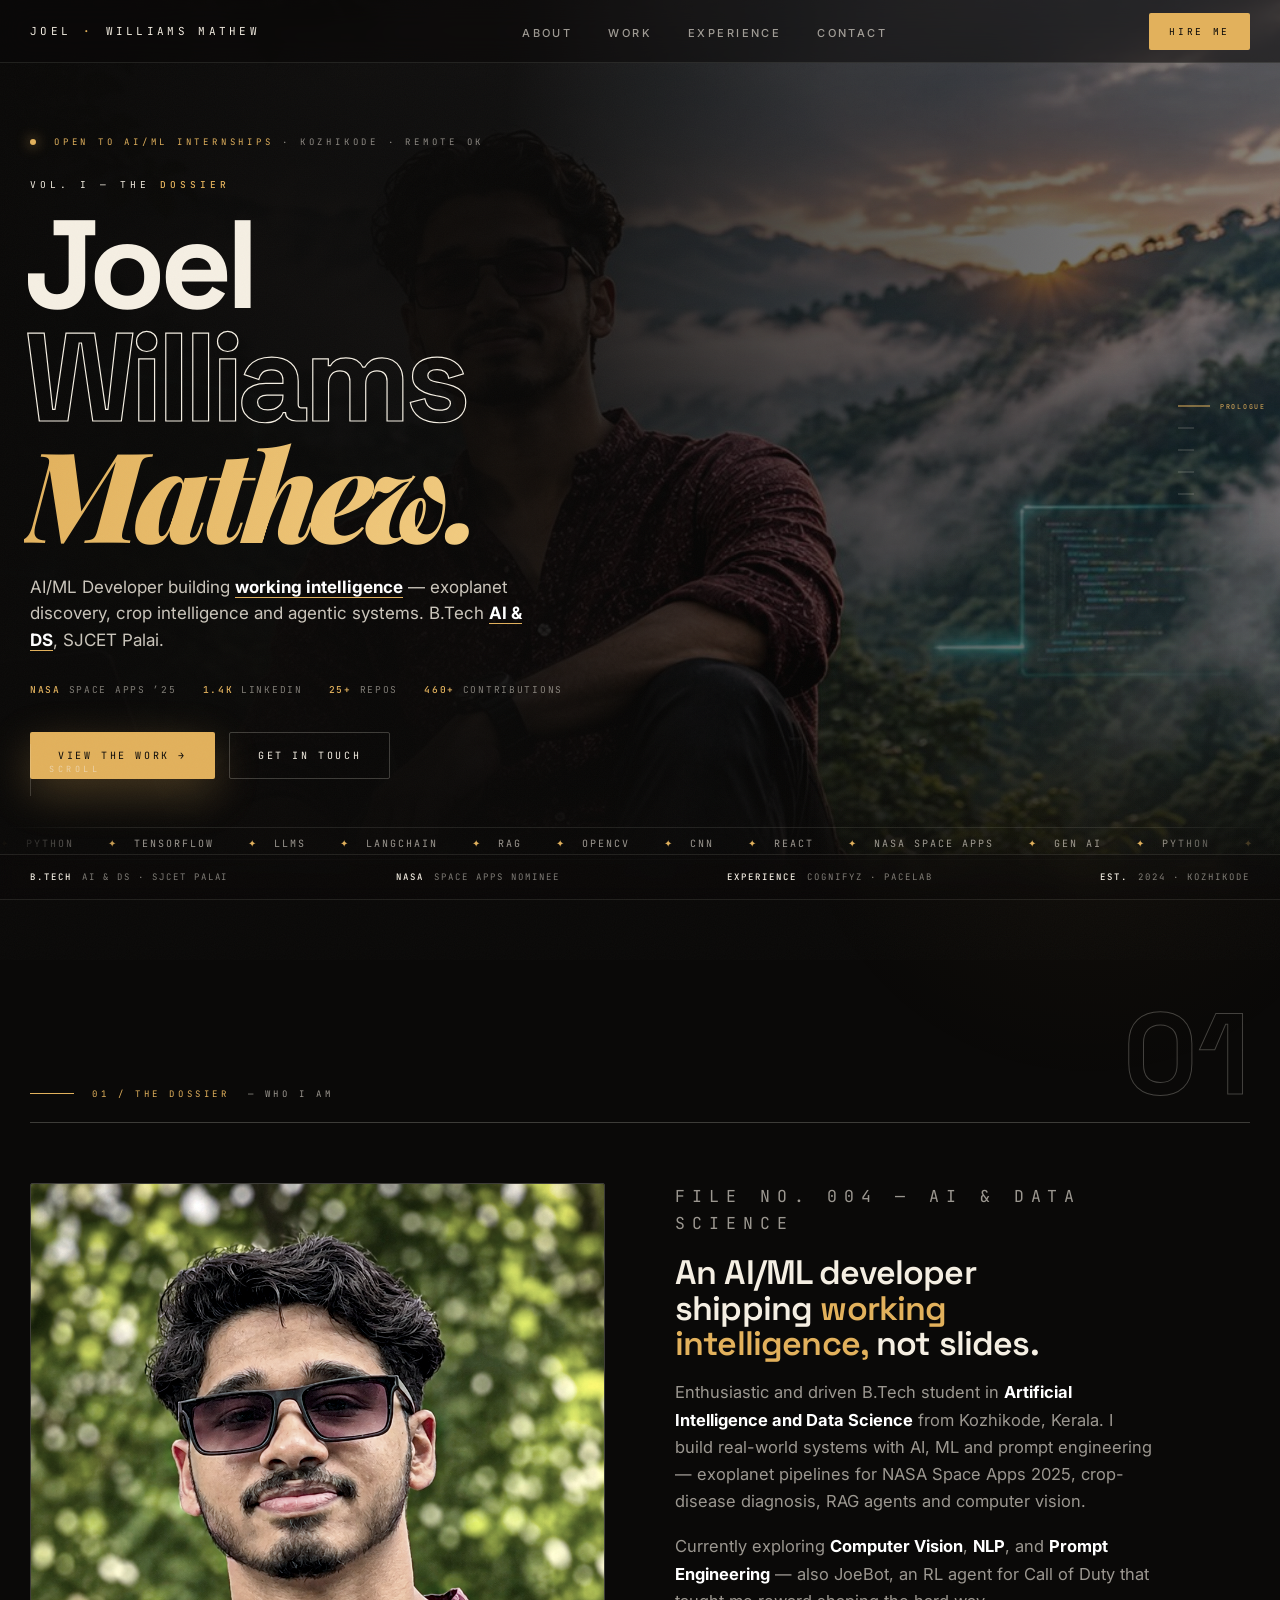
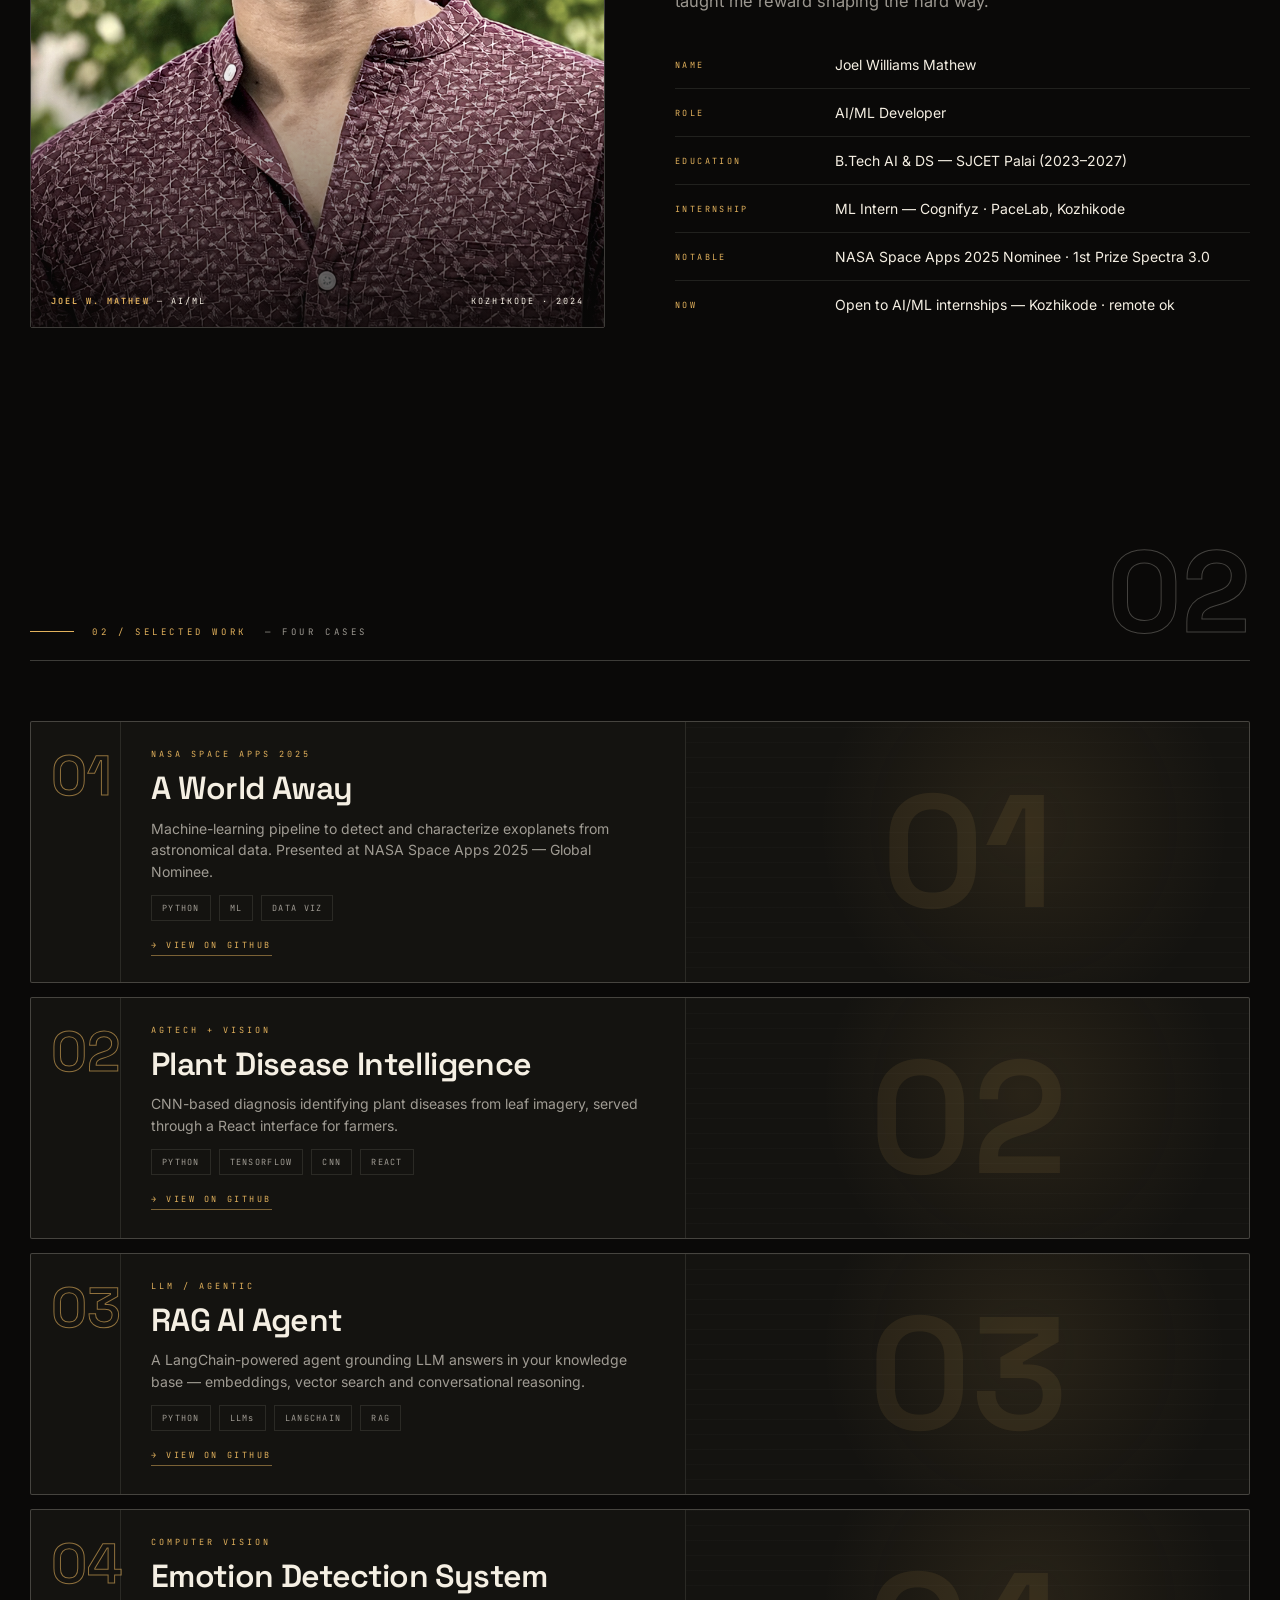
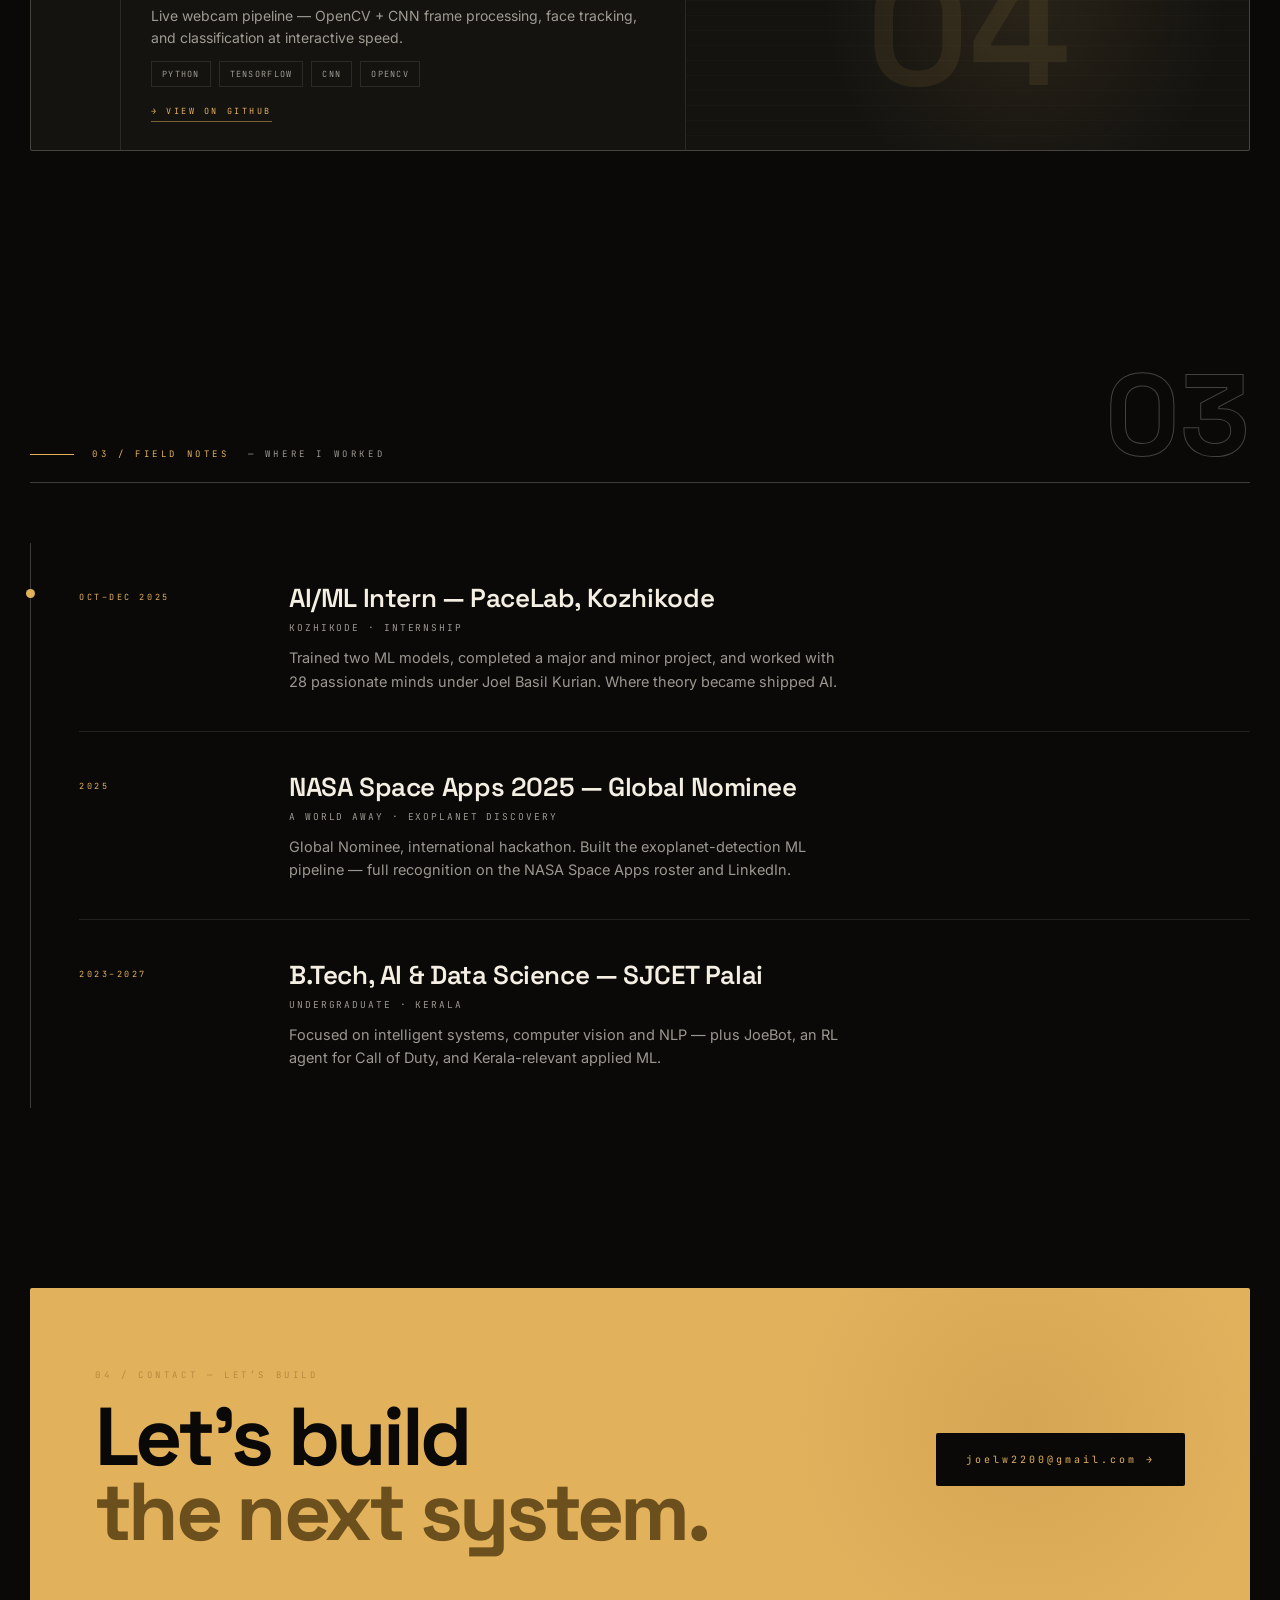
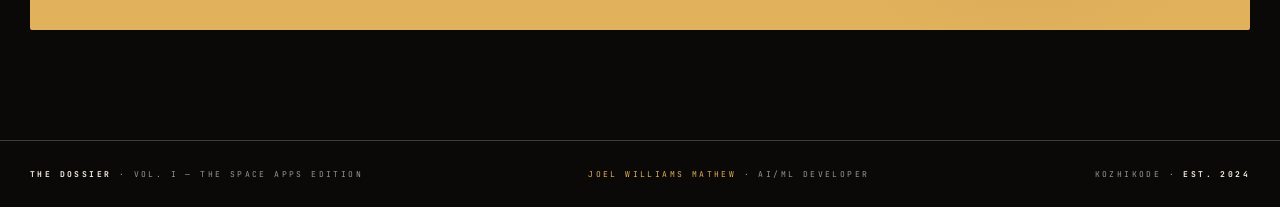
==== index.html @ 55fff828 "fix: actually inject scroll-reveal + ember shimmer + hover polish (replace matched nothing)" ====
<!DOCTYPE html>
<html lang="en" data-theme="dossier">
<head>
<noscript><style>.reveal,.mask{opacity:1 !important;transform:none !important;clip-path:none !important}
/* ===== cinematic film grain overlay ===== */
.grain-fx{position:fixed;inset:-60px;z-index:60;pointer-events:none;opacity:.055;
  background-image:url("data:image/svg+xml;utf8,<svg xmlns='http://www.w3.org/2000/svg' width='220' height='220'><filter id='n'><feTurbulence type='fractalNoise' baseFrequency='0.9' numOctaves='2' stitchTiles='stitch'/></filter><rect width='100%25' height='100%25' filter='url(%23n)' opacity='0.5'/></svg>");
  background-size:220px 220px;animation:grainFx 1.3s steps(4) infinite}
@keyframes grainFx{0%{transform:translate(0,0)}33%{transform:translate(-14px,8px)}66%{transform:translate(11px,-10px)}100%{transform:translate(0,0)}}
/* ===== SCROLL REVEAL + precision polish ===== */
.rx{opacity:1;transform:none;filter:none}
html.reveal-ready .rx{opacity:0;transform:translateY(38px);filter:blur(9px);transition:opacity .9s cubic-bezier(.2,.8,.2,1),transform .9s cubic-bezier(.2,.8,.2,1),filter .9s cubic-bezier(.2,.8,.2,1)}
html.reveal-ready .rx.rx-in{opacity:1;transform:none;filter:none}

/* shimmer on amber surname (constant) */
.name .s3{background:linear-gradient(110deg,#E2B15C 0%,#F6D38A 25%,#FB923C 50%,#E2B15C 100%);background-size:200% auto;-webkit-background-clip:text;background-clip:text;color:transparent;animation:ember 6s linear infinite}
@keyframes ember{0%{background-position:-200% center}100%{background-position:200% center}}

/* case hover: deeper depth + number fills amber */
.case{transition:transform .4s cubic-bezier(.2,.9,.2,1),border-color .4s,box-shadow .4s}
.case:hover .case-num{color:var(--amber);-webkit-text-stroke:0}
.case:hover{box-shadow:0 24px 70px rgba(226,177,92,.12);border-color:rgba(226,177,92,.45)}
.case-side span{transition:transform .6s cubic-bezier(.2,.8,.2,1)}
.case:hover .case-side span{transform:scale(1.18)}

/* ambient pulse CTA */
.btn.amber{animation:ctaPulse 3.6s ease-in-out infinite}
@keyframes ctaPulse{0%,100%{box-shadow:0 14px 44px rgba(226,177,92,.28)}50%{box-shadow:0 14px 62px rgba(226,177,92,.44)}}

/* ===== compat layer: preloader / stars / progress / marquee / chapters ===== */
#preloader{position:fixed;inset:0;background:var(--ink);z-index:2000;display:grid;place-items:center;transition:opacity .6s,visibility .6s}
.pre-bar{width:min(280px,70vw);height:2px;background:rgba(245,239,227,.08);margin-top:18px;overflow:hidden}
.pre-bar i{display:block;height:100%;width:30%;background:var(--amber);transition:width .4s}
.pre-logo{font-family:var(--mono);font-size:22px;letter-spacing:.28em;color:var(--paper)}
.pre-logo span{color:var(--amber)}
.pre-text{font-family:var(--mono);font-size:9px;letter-spacing:.3em;color:var(--dim);margin-top:9px}
#stars{position:fixed;inset:0;width:100%;height:100%;z-index:-1;opacity:.6;pointer-events:none}
.progress{position:fixed;top:0;left:0;height:2px;width:0;background:linear-gradient(90deg,transparent,var(--amber) 40%,var(--amber));z-index:1000;box-shadow:0 0 14px rgba(226,177,92,.6)}
.marquee{border-top:1px solid var(--line);border-bottom:1px solid var(--line);overflow:hidden;white-space:nowrap;mask-image:linear-gradient(90deg,transparent,#000 10%,#000 90%,transparent);margin:18px 0 0}
.marquee-track{display:flex;gap:34px;width:max-content;animation:tick 24s linear infinite;font-family:var(--mono);font-size:10px;letter-spacing:.2em;color:var(--dim);padding:9px 0}
.marquee-track b{color:var(--amber);margin-right:8px;font-weight:500}
.chapters{position:fixed;right:14px;top:50%;transform:translateY(-50%);z-index:80;display:flex;flex-direction:column;gap:13px}
.chap{display:flex;align-items:center;gap:10px;text-decoration:none;color:rgba(245,239,227,.3);font-family:var(--mono);font-size:8px;letter-spacing:.22em}
.chap i{display:block;width:16px;height:1px;background:rgba(245,239,227,.26);transition:width .35s,background .35s}
.chap small{display:inline-block;max-width:0;overflow:hidden;white-space:nowrap;color:rgba(245,239,227,.66);opacity:0;transition:all .4s}
.chap:hover i,.chap.on i{width:32px;background:var(--amber)}
.chap:hover small,.chap.on small{max-width:200px;opacity:1;color:var(--amber)}
.chap.on{color:var(--amber)}
@media(max-width:1150px){.chapters{display:none}}
</style></noscript>
<meta charset="UTF-8" />
<meta name="viewport" content="width=device-width, initial-scale=1.0" />
<title>Joel Williams Mathew — AI/ML Engineer | The Dossier</title>
<meta name="description" content="Joel Williams Mathew — AI/ML Engineer. Kerala, India. B.Tech AI & Data Science at SJCET Palai. NASA Space Apps 2025 Nominee. Open to AI/ML internships." />
<meta name="theme-color" content="#0A0908">
<link rel="icon" href="assets/favicon.png?v=2" type="image/png">
<link rel="preconnect" href="https://fonts.googleapis.com">
<link rel="preconnect" href="https://fonts.gstatic.com" crossorigin>
<link href="https://fonts.googleapis.com/css2?family=Space+Grotesk:wght@400;500;600;700&family=Inter:wght@400;500;600;800&family=JetBrains+Mono:wght@400;500;600&family=Playfair+Display:ital,wght@0,700;0,900;1,600;1,900&display=swap" rel="stylesheet">
<style>
:root{
  --ink:#0A0908;
  --panel:#141310;
  --panel2:#1A1815;
  --line:rgba(245,239,227,.10);
  --line2:rgba(245,239,227,.22);
  --paper:#F5EFE3;
  --dim:rgba(245,239,227,.62);
  --amber:#E2B15C;
  --amber-deep:#B8893F;
  --amber-soft:rgba(226,177,92,.13);
  --mono:'JetBrains Mono',monospace;
  --sans:'Inter',system-ui,sans-serif;
  --disp:'Space Grotesk',system-ui,sans-serif;
  --serif:'Playfair Display',Georgia,serif;
}
*{margin:0;padding:0;box-sizing:border-box}
html{background:var(--ink);color-scheme:dark;scroll-behavior:smooth}
body{background:var(--ink);color:var(--paper);font-family:var(--sans);-webkit-font-smoothing:antialiased;overflow-x:hidden}
::selection{background:var(--amber);color:var(--ink)}

/* ambient */
body::before{content:"";position:fixed;top:-25vh;left:20vw;width:80vmax;height:80vmax;background:radial-gradient(circle,rgba(226,177,92,.06),transparent 55%);z-index:0;pointer-events:none}
body::after{content:"";position:fixed;bottom:-30vh;right:-15vw;width:60vmax;height:60vmax;background:radial-gradient(circle,rgba(226,177,92,.045),transparent 55%);z-index:0;pointer-events:none}

/* skip link */
.skip{position:absolute;top:-40px;left:10px;background:var(--amber);color:var(--ink);text-decoration:none;font-family:var(--mono);font-size:11px;letter-spacing:.2em;padding:10px 14px;z-index:999}
.skip:focus{top:10px}

/* ============ NAV ============ */
.nav{position:fixed;top:0;left:0;right:0;z-index:60;backdrop-filter:blur(14px);background:rgba(10,9,8,.55);border-bottom:1px solid var(--line)}
.nav-inner{max-width:1360px;margin:0 auto;height:62px;display:flex;align-items:center;justify-content:space-between;padding:0 30px}
.brand{font-family:var(--mono);font-size:11px;letter-spacing:.3em;color:var(--paper);text-decoration:none;display:flex;align-items:center;gap:12px}
.brand i{display:block;width:7px;height:7px;border-radius:50%;background:var(--amber);box-shadow:0 0 12px var(--amber);animation:pulse 2s infinite}
@keyframes pulse{0%,100%{opacity:1;transform:scale(1)}50%{opacity:.4;transform:scale(.7)}}
.brand b{color:var(--amber);font-weight:600}
.nav-links{display:flex;gap:0;list-style:none}
.nav-links a{position:relative;color:var(--dim);text-decoration:none;font-size:11px;font-weight:500;letter-spacing:.22em;text-transform:uppercase;padding:8px 18px;transition:color .25s}
.nav-links a::after{content:"";position:absolute;left:18px;right:18px;bottom:2px;height:1.5px;background:var(--amber);transform:scaleX(0);transform-origin:left;transition:transform .35s cubic-bezier(.2,.9,.2,1)}
.nav-links a:hover{color:var(--paper)}
.nav-links a:hover::after{transform:scaleX(1)}
.nav-cta{font-family:var(--mono);font-size:9.5px;letter-spacing:.28em;color:var(--ink);background:var(--amber);text-decoration:none;padding:12px 20px;border-radius:2px;white-space:nowrap;transition:background .3s,transform .3s}
.nav-cta:hover{background:#E9C177;transform:translateY(-1px)}
.nav-cta.ghost{background:transparent;color:var(--paper);border:1px solid var(--line2)}

/* ============ HERO ============ */
.hero{position:relative;min-height:100vh;display:flex;flex-direction:column;justify-content:center;overflow:hidden}
.hero-bg{position:absolute;inset:0}
.hero-bg img{width:100%;height:100%;object-fit:cover;object-position:62% 20%;filter:grayscale(.35) contrast(1.05) brightness(.62);opacity:.95;animation:kenburns 22s ease-in-out infinite alternate}
@keyframes kenburns{0%{transform:scale(1.02) translate(0,0)}50%{transform:scale(1.08) translate(-2%,-3%)}100%{transform:scale(1.04) translate(2%,2%)}}
.hero-scrim{position:absolute;inset:0;background:linear-gradient(95deg,var(--ink) 0%,rgba(10,9,8,.92) 38%,rgba(10,9,8,.45) 62%,rgba(10,9,8,.05) 100%),linear-gradient(0deg,var(--ink) 0%,transparent 28%)}
.hero-inner{position:relative;z-index:2;max-width:1360px;margin:0 auto;width:100%;padding:96px 30px 30px}
.eyebrow{display:flex;align-items:center;gap:18px;font-family:var(--mono);font-size:9px;letter-spacing:.42em;color:var(--amber);margin-bottom:30px}
.eyebrow .dot{width:6px;height:6px;border-radius:50%;background:var(--amber);box-shadow:0 0 13px var(--amber);animation:pulse 2s infinite}
.eyebrow span span{color:rgba(245,239,227,.55)}
.eyebrow em{font-style:normal;color:rgba(245,239,227,.55)}
.vol-kicker{font-family:var(--mono);font-size:9.5px;letter-spacing:.42em;color:var(--paper);text-transform:uppercase;margin-bottom:18px}
.vol-kicker b{color:var(--amber);font-weight:500}
.vol-kicker .k-label{font-family:var(--mono);font-size:9px;letter-spacing:.4em;color:var(--amber);display:flex;align-items:center;gap:14px;margin-bottom:14px}
.name{font-family:var(--disp);font-weight:700;font-size:clamp(58px,9.8vw,128px);line-height:.9;letter-spacing:-.05em;margin-left:-0.05em}
.name .l{display:block}
.name .s1{color:#F5EFE3}
.name .s2{color:transparent;-webkit-text-stroke:1.2px #F5EFE3}
.name .s3{color:var(--amber);font-style:italic;font-family:var(--serif);font-weight:900}
.name .s3 i{font-style:italic}
/* reveal */
.reveal{opacity:0;transform:translateY(38px);filter:blur(10px);animation:rise .9s cubic-bezier(.2,.9,.25,1) forwards}
.reveal.d1{animation-delay:.08s}.reveal.d2{animation-delay:.18s}.reveal.d3{animation-delay:.28s}.reveal.d4{animation-delay:.38s}.reveal.d5{animation-delay:.5s}
@keyframes rise{to{opacity:1;transform:none;filter:none}}
.role{margin-top:26px;max-width:46ch;color:rgba(245,239,227,.82);font-size:17px;line-height:1.55}
.role strong{color:#fff;border-bottom:1px solid var(--amber)}
.meta-row{display:flex;align-items:center;gap:26px;margin-top:30px;flex-wrap:wrap;font-family:var(--mono);font-size:9.5px;letter-spacing:.18em;color:rgba(245,239,227,.5)}
.meta-row b{color:var(--amber);font-weight:500}
.cta-row{display:flex;gap:14px;margin-top:36px;flex-wrap:wrap}
.btn{text-decoration:none;font-family:var(--mono);font-size:10px;letter-spacing:.26em;padding:16px 28px;border-radius:2px;display:inline-flex;align-items:center;gap:12px;transition:all .3s;text-transform:uppercase}
.btn.amber{background:var(--amber);color:var(--ink);box-shadow:0 14px 44px rgba(226,177,92,.28)}
.btn.amber:hover{transform:translateY(-2px);background:#E9C177;box-shadow:0 18px 56px rgba(226,177,92,.34)}
.btn.ghost{border:1px solid var(--line2);color:var(--paper)}
.btn.ghost:hover{border-color:var(--amber);color:var(--amber)}
.scroll{position:absolute;bottom:104px;left:30px;z-index:3;display:flex;align-items:center;gap:18px}
.scroll-line{position:relative;width:1px;height:54px;background:rgba(245,239,227,.18);overflow:hidden}
.scroll-line::after{content:"";position:absolute;top:-12px;left:-1px;width:3px;height:14px;background:var(--amber);box-shadow:0 0 8px var(--amber);animation:drop 2.2s cubic-bezier(.4,0,.2,1) infinite}
@keyframes drop{0%{top:-14px;opacity:0}25%{opacity:1}100%{top:120%;opacity:0}}
.scroll-txt{font-family:var(--mono);font-size:8.5px;letter-spacing:.42em;color:rgba(245,239,227,.55)}

/* hero strip (trusted creds) */
.strip{position:absolute;bottom:0;left:0;right:0;z-index:3;border-top:1px solid var(--line);border-bottom:1px solid var(--line);background:rgba(10,9,8,.4);backdrop-filter:blur(8px)}
.strip-inner{max-width:1360px;margin:0 auto;display:flex;justify-content:space-between;padding:16px 30px;font-family:var(--mono);font-size:9px;letter-spacing:.22em;color:rgba(245,239,227,.5);flex-wrap:wrap;gap:14px}
.strip-inner span{display:flex;align-items:baseline;gap:10px}
.strip-inner b{color:#F5EFE3;font-weight:500}

/* ============ SECTIONS ============ */
section{padding:110px 30px;position:relative}
.wrap{max-width:1360px;margin:0 auto;position:relative}
.kicker{display:flex;justify-content:space-between;align-items:end;gap:30px;border-bottom:1px solid var(--line2);padding-bottom:22px;margin-bottom:60px}
.kicker .k-label{display:flex;align-items:center;gap:18px;font-family:var(--mono);font-size:9px;letter-spacing:.4em;color:var(--amber)}
.kicker .k-label::before{content:"";width:44px;height:1px;background:var(--amber)}
h2.sec-title{font-family:var(--disp);font-weight:700;font-size:clamp(40px,5.4vw,72px);line-height:.98;letter-spacing:-.04em;max-width:18ch}
h2.sec-title em{color:transparent;-webkit-text-stroke:1px var(--amber)}
h2.sec-title i{color:var(--amber);font-style:normal}
.kicker .k-num{font-family:var(--disp);font-weight:700;font-size:clamp(72px,9vw,120px);line-height:.78;color:transparent;-webkit-text-stroke:1px rgba(245,239,227,.25)}

/* ============ ABOUT ============ */
.about-grid{display:grid;grid-template-columns:1fr 1fr;gap:70px;align-items:stretch}
.portrait-frame{position:relative;overflow:hidden;border:1px solid var(--line2);border-radius:2px;min-height:480px}
.portrait-frame img{width:100%;height:100%;object-fit:cover;object-position:center 12%;filter:grayscale(.5) contrast(1.08)}
.portrait-frame::after{content:"";position:absolute;inset:0;background:linear-gradient(180deg,transparent 62%,rgba(10,9,8,.78) 100%)}
.portrait-cap{position:absolute;bottom:20px;left:20px;right:20px;z-index:1;display:flex;justify-content:space-between;align-items:end;font-family:var(--mono);color:#F5EFE3;font-size:8.5px;letter-spacing:.24em}
.portrait-cap b{color:var(--amber)}
.about-copy{display:flex;flex-direction:column;gap:18px}
.about-kick{font-family:var(--mono);font-size:9px;letter-spacing:.42em;color:var(--amber)}
.about-copy h3{font-family:var(--disp);font-weight:600;font-size:34px;line-height:1.04;letter-spacing:-.025em;max-width:20ch}
.about-copy h3 em{color:var(--amber);font-style:normal}
.about-copy p{font-size:16.5px;line-height:1.65;color:var(--dim);max-width:48ch}
.about-copy p strong{color:#fff}
.about-facts{display:flex;flex-direction:column;margin-top:8px}
.fact{display:grid;grid-template-columns:160px 1fr;border-bottom:1px solid var(--line);padding:15px 0}
.fact:last-child{border-bottom:0}
.fact dt{font-family:var(--mono);font-size:8.5px;letter-spacing:.28em;color:var(--amber);padding-top:3px}
.fact dd{font-size:14px;color:var(--paper)}

/* ============ CASES ============ */
.case{display:grid;grid-template-columns:90px 1fr 1fr;border:1px solid var(--line2);border-radius:2px;overflow:hidden;background:var(--panel);transition:transform .35s,border-color .35s}
.case:hover{transform:translateY(-3px);border-color:rgba(226,177,92,.45)}
.case + .case{margin-top:14px}
.case-num{font-family:var(--disp);font-weight:600;font-size:56px;line-height:1;color:transparent;-webkit-text-stroke:1px rgba(226,177,92,.6);padding:26px 20px;border-right:1px solid var(--line)}
.case-body{padding:26px 30px;display:flex;flex-direction:column;gap:12px}
.case-tag{font-family:var(--mono);font-size:8.5px;letter-spacing:.35em;color:var(--amber)}
.case-title{font-family:var(--disp);font-weight:600;font-size:32px;letter-spacing:-.02em;line-height:1.05}
.case-desc{color:var(--dim);font-size:14px;line-height:1.55}
.case-tags{display:flex;gap:8px;flex-wrap:wrap}
.case-tags span{font-family:var(--mono);font-size:8.5px;letter-spacing:.15em;color:var(--dim);border:1px solid var(--line);padding:6px 10px}
.case-link{align-self:start;margin-top:6px;font-family:var(--mono);font-size:8.5px;letter-spacing:.3em;color:var(--amber);text-decoration:none;border-bottom:1px solid rgba(226,177,92,.5);padding-bottom:4px}
.case-link:hover{color:#E9C177;border-color:#E9C177}
.case-side{position:relative;border-left:1px solid var(--line);display:grid;place-items:center;background:radial-gradient(circle at 60% 40%,rgba(226,177,92,.1),transparent 55%);min-height:240px;overflow:hidden}
.case-side span{font-family:var(--disp);font-weight:600;font-size:160px;color:rgba(226,177,92,.09);user-select:none}
.case-side::after{content:"";position:absolute;inset:0;background:repeating-linear-gradient(0deg,transparent 0 14px,rgba(255,255,255,.015) 14px 15px)}

/* ============ EXPERIENCE ============ */
.exp{display:grid;grid-template-columns:150px 1fr;gap:60px;padding:38px 0;border-bottom:1px solid var(--line)}
.exp:last-child{border-bottom:0}
.exp-date{font-family:var(--mono);font-size:8.5px;letter-spacing:.3em;color:var(--amber);padding-top:10px}
.exp-role{font-family:var(--disp);font-weight:600;font-size:26px;letter-spacing:-.015em}
.exp-org{font-family:var(--mono);font-size:9.5px;letter-spacing:.2em;color:var(--dim);margin-top:6px}
.exp-body{margin-top:12px;color:var(--dim);font-size:14.5px;line-height:1.6;max-width:62ch}
.exp-line{position:relative;border-left:1px solid var(--line2);padding-left:48px}
.exp-line::before{content:"";position:absolute;left:-5px;top:46px;width:9px;height:9px;border-radius:50%;background:var(--amber)}

/* ============ CONTACT PANEL ============ */
.contact{padding:70px 30px 110px}
.contact-panel{position:relative;overflow:hidden;border:1px solid rgba(226,177,92,.4);border-radius:2px;padding:80px 64px;background:var(--amber);color:var(--ink);display:flex;align-items:center;justify-content:space-between;gap:50px}
.contact-panel::after{content:"";position:absolute;top:0;right:0;width:46%;height:100%;background:radial-gradient(circle at 60% 40%,rgba(184,137,63,.3),transparent 60%)}
.contact-inner{position:relative;z-index:1;max-width:720px}
.contact-k{font-family:var(--mono);font-size:9px;letter-spacing:.4em;color:var(--amber-deep)}
.contact-big{font-family:var(--disp);font-weight:700;font-size:clamp(40px,6.6vw,82px);line-height:.92;letter-spacing:-.045em;margin-top:18px;color:#0A0908}
.contact-big em{color:#6b4f1c;font-style:normal}
.contact-cta{position:relative;z-index:1;display:inline-flex;align-items:center;gap:12px;background:var(--ink);color:var(--amber);text-decoration:none;font-family:var(--mono);font-size:10px;letter-spacing:.3em;padding:20px 30px;border-radius:2px;white-space:nowrap;transition:transform .3s}
.contact-cta:hover{transform:translateY(-2px)}

/* ============ FOOTER ============ */
.foot{border-top:1px solid var(--line2);padding:28px 30px;display:flex;justify-content:space-between;flex-wrap:wrap;gap:18px;font-family:var(--mono);font-size:8px;letter-spacing:.3em;color:var(--dim)}
.foot b{color:var(--paper)}
.foot span em{color:var(--amber);font-style:normal}

@media (max-width:1024px){
  .nav-links{display:none}
  .about-grid{grid-template-columns:1fr;gap:40px}
  .case{grid-template-columns:64px 1fr;gap:0}
  .case-side{display:none}
  .exp{grid-template-columns:1fr;gap:10px}
  .exp-line{padding-left:24px}
  .contact-panel{flex-direction:column;padding:52px 28px;align-items:start}
}

/* ===== cinematic film grain overlay ===== */
.grain-fx{position:fixed;inset:-60px;z-index:60;pointer-events:none;opacity:.055;
  background-image:url("data:image/svg+xml;utf8,<svg xmlns='http://www.w3.org/2000/svg' width='220' height='220'><filter id='n'><feTurbulence type='fractalNoise' baseFrequency='0.9' numOctaves='2' stitchTiles='stitch'/></filter><rect width='100%25' height='100%25' filter='url(%23n)' opacity='0.5'/></svg>");
  background-size:220px 220px;animation:grainFx 1.3s steps(4) infinite}
@keyframes grainFx{0%{transform:translate(0,0)}33%{transform:translate(-14px,8px)}66%{transform:translate(11px,-10px)}100%{transform:translate(0,0)}}
/* ===== SCROLL REVEAL + precision polish ===== */
.rx{opacity:1;transform:none;filter:none}
html.reveal-ready .rx{opacity:0;transform:translateY(38px);filter:blur(9px);transition:opacity .9s cubic-bezier(.2,.8,.2,1),transform .9s cubic-bezier(.2,.8,.2,1),filter .9s cubic-bezier(.2,.8,.2,1)}
html.reveal-ready .rx.rx-in{opacity:1;transform:none;filter:none}

/* shimmer on amber surname (constant) */
.name .s3{background:linear-gradient(110deg,#E2B15C 0%,#F6D38A 25%,#FB923C 50%,#E2B15C 100%);background-size:200% auto;-webkit-background-clip:text;background-clip:text;color:transparent;animation:ember 6s linear infinite}
@keyframes ember{0%{background-position:-200% center}100%{background-position:200% center}}

/* case hover: deeper depth + number fills amber */
.case{transition:transform .4s cubic-bezier(.2,.9,.2,1),border-color .4s,box-shadow .4s}
.case:hover .case-num{color:var(--amber);-webkit-text-stroke:0}
.case:hover{box-shadow:0 24px 70px rgba(226,177,92,.12);border-color:rgba(226,177,92,.45)}
.case-side span{transition:transform .6s cubic-bezier(.2,.8,.2,1)}
.case:hover .case-side span{transform:scale(1.18)}

/* ambient pulse CTA */
.btn.amber{animation:ctaPulse 3.6s ease-in-out infinite}
@keyframes ctaPulse{0%,100%{box-shadow:0 14px 44px rgba(226,177,92,.28)}50%{box-shadow:0 14px 62px rgba(226,177,92,.44)}}

/* ===== compat layer: preloader / stars / progress / marquee / chapters ===== */
#preloader{position:fixed;inset:0;background:var(--ink);z-index:2000;display:grid;place-items:center;transition:opacity .6s,visibility .6s}
.pre-bar{width:min(280px,70vw);height:2px;background:rgba(245,239,227,.08);margin-top:18px;overflow:hidden}
.pre-bar i{display:block;height:100%;width:30%;background:var(--amber);transition:width .4s}
.pre-logo{font-family:var(--mono);font-size:22px;letter-spacing:.28em;color:var(--paper)}
.pre-logo span{color:var(--amber)}
.pre-text{font-family:var(--mono);font-size:9px;letter-spacing:.3em;color:var(--dim);margin-top:9px}
#stars{position:fixed;inset:0;width:100%;height:100%;z-index:-1;opacity:.6;pointer-events:none}
.progress{position:fixed;top:0;left:0;height:2px;width:0;background:linear-gradient(90deg,transparent,var(--amber) 40%,var(--amber));z-index:1000;box-shadow:0 0 14px rgba(226,177,92,.6)}
.marquee{border-top:1px solid var(--line);border-bottom:1px solid var(--line);overflow:hidden;white-space:nowrap;mask-image:linear-gradient(90deg,transparent,#000 10%,#000 90%,transparent);margin:18px 0 0}
.marquee-track{display:flex;gap:34px;width:max-content;animation:tick 24s linear infinite;font-family:var(--mono);font-size:10px;letter-spacing:.2em;color:var(--dim);padding:9px 0}
.marquee-track b{color:var(--amber);margin-right:8px;font-weight:500}
.chapters{position:fixed;right:14px;top:50%;transform:translateY(-50%);z-index:80;display:flex;flex-direction:column;gap:13px}
.chap{display:flex;align-items:center;gap:10px;text-decoration:none;color:rgba(245,239,227,.3);font-family:var(--mono);font-size:8px;letter-spacing:.22em}
.chap i{display:block;width:16px;height:1px;background:rgba(245,239,227,.26);transition:width .35s,background .35s}
.chap small{display:inline-block;max-width:0;overflow:hidden;white-space:nowrap;color:rgba(245,239,227,.66);opacity:0;transition:all .4s}
.chap:hover i,.chap.on i{width:32px;background:var(--amber)}
.chap:hover small,.chap.on small{max-width:200px;opacity:1;color:var(--amber)}
.chap.on{color:var(--amber)}
@media(max-width:1150px){.chapters{display:none}}
</style>
</head>
<body>
<a class="skip" href="#about">SKIP TO CONTENT</a>
<div class="grain-fx" aria-hidden="true"></div>
<div id="preloader"><div class="pre-inner"><div class="pre-logo">Joel<span>.dev</span></div><div class="pre-bar"><i id="preBar"></i></div><div class="pre-text" id="preText">loading universe_</div></div></div>
<canvas id="stars" aria-hidden="true"></canvas>
<div class="progress" id="progress" aria-hidden="true"></div>

<header class="nav">
  <div class="nav-inner">
    <a class="brand" href="#top">JOEL<b>·</b>WILLIAMS MATHEW</a>
    <ul class="nav-links">
      <li><a href="#about">About</a></li>
      <li><a href="#work">Work</a></li>
      <li><a href="#experience">Experience</a></li>
      <li><a href="#contact">Contact</a></li>
    </ul>
    <a class="nav-cta" href="mailto:joelw2200@gmail.com">HIRE ME</a>
  </div>
</header>

<!-- ============ HERO — THE DOSSIER ============ -->
<header class="hero" id="top">
  <div class="hero-bg"><img src="assets/hero-cinematic.jpg?v=5" alt="Joel Williams Mathew at a mountain overlook, coding at sunrise"></div>
  <div class="hero-scrim"></div>

  <div class="hero-inner">
    <p class="eyebrow"><span class="dot"></span><span>OPEN TO AI/ML INTERNSHIPS <em>· KOZHIKODE · REMOTE OK</em></span></p>
    <p class="vol-kicker reveal d1">VOL. I — THE <b>DOSSIER</b></p>
    <h1 class="name">
      <span class="l s1 reveal d1">Joel</span>
      <span class="l s2 reveal d2">Williams</span>
      <span class="l s3 reveal d3"><em>Mathew.</em></span>
    </h1>
    <p class="role reveal d4">AI/ML Developer building <strong>working intelligence</strong> — exoplanet discovery, crop intelligence and agentic systems. B.Tech <strong>AI &amp; DS</strong>, SJCET Palai.</p>
    <div class="meta-row reveal d4">
      <span><b>NASA</b> SPACE APPS ’25</span>
      <span><b>1.4K</b> LINKEDIN</span>
      <span><b>25+</b> REPOS</span>
      <span><b>460+</b> CONTRIBUTIONS</span>
    </div>
    <div class="cta-row reveal d5">
      <a class="btn amber" href="#work">VIEW THE WORK →</a>
      <a class="btn ghost" href="mailto:joelw2200@gmail.com">GET IN TOUCH</a>
    </div>
  </div>

  <div class="scroll" aria-hidden="true">
    <div class="scroll-line"></div>
    <p class="scroll-txt">SCROLL</p>
  </div>

    <div class="marquee" aria-hidden="true"><div class="marquee-track" id="marquee"></div></div>
<div class="strip" aria-hidden="true">
    <div class="strip-inner">
      <span><b>B.TECH</b> AI &amp; DS · SJCET PALAI</span>
      <span><b>NASA</b> SPACE APPS NOMINEE</span>
      <span><b>EXPERIENCE</b> COGNIFYZ · PACELAB</span>
      <span><b>EST.</b> 2024 · KOZHIKODE</span>
    </div>
  </div>
</header>

<!-- ============ 01 ABOUT — THE DOSSIER ============ -->
<section id="about">
  <div class="wrap">
    <div class="kicker rx">
      <p class="k-label">01 / THE DOSSIER <span style="color:var(--dim)">— WHO I AM</span></p>
      <span class="k-num">01</span>
    </div>

    <div class="about-grid rx">
      <figure class="portrait-frame rx">
        <img src="assets/joel-profile.jpg?v=5" alt="Joel Williams Mathew, AI/ML Developer, SJCET Palai">
        <figcaption class="portrait-cap"><span><b>JOEL W. MATHEW</b> — AI/ML</span><span>KOZHIKODE · 2024</span></figcaption>
      </figure>

      <div class="about-copy rx">
        <p class="about-kick">FILE NO. 004 — AI &amp; DATA SCIENCE</p>
        <h3>An AI/ML developer shipping <em>working intelligence,</em> not slides.</h3>
        <p>Enthusiastic and driven B.Tech student in <strong>Artificial Intelligence and Data Science</strong> from Kozhikode, Kerala. I build real-world systems with AI, ML and prompt engineering — exoplanet pipelines for NASA Space Apps 2025, crop-disease diagnosis, RAG agents and computer vision.</p>
        <p>Currently exploring <strong>Computer Vision</strong>, <strong>NLP</strong>, and <strong>Prompt Engineering</strong> — also JoeBot, an RL agent for Call of Duty that taught me reward shaping the hard way.</p>
        <dl class="about-facts rx">
          <div class="fact"><dt>NAME</dt><dd>Joel Williams Mathew</dd></div>
          <div class="fact"><dt>ROLE</dt><dd>AI/ML Developer</dd></div>
          <div class="fact"><dt>EDUCATION</dt><dd>B.Tech AI &amp; DS — SJCET Palai (2023–2027)</dd></div>
          <div class="fact"><dt>INTERNSHIP</dt><dd>ML Intern — Cognifyz · PaceLab, Kozhikode</dd></div>
          <div class="fact"><dt>NOTABLE</dt><dd>NASA Space Apps 2025 Nominee · 1st Prize Spectra 3.0</dd></div>
          <div class="fact"><dt>NOW</dt><dd>Open to AI/ML internships — Kozhikode · remote ok</dd></div>
        </dl>
      </div>
    </div>
  </div>
</section>

<!-- ============ 02 WORK — CASES ============ -->
<section id="work">
  <div class="wrap">
    <div class="kicker rx">
      <p class="k-label">02 / SELECTED WORK <span style="color:var(--dim)">— FOUR CASES</span></p>
      <span class="k-num">02</span>
    </div>

    <article class="case rx">
      <div class="case-num">01</div>
      <div class="case-body">
        <p class="case-tag">NASA SPACE APPS 2025</p>
        <h3 class="case-title">A World Away</h3>
        <p class="case-desc">Machine-learning pipeline to detect and characterize exoplanets from astronomical data. Presented at NASA Space Apps 2025 — Global Nominee.</p>
        <div class="case-tags"><span>PYTHON</span><span>ML</span><span>DATA VIZ</span></div>
        <a class="case-link" href="https://github.com/Joel-Williams-Mathew">→ VIEW ON GITHUB</a>
      </div>
      <div class="case-side" aria-hidden="true"><span>01</span></div>
    </article>

    <article class="case rx">
      <div class="case-num">02</div>
      <div class="case-body">
        <p class="case-tag">AGTECH + VISION</p>
        <h3 class="case-title">Plant Disease Intelligence</h3>
        <p class="case-desc">CNN-based diagnosis identifying plant diseases from leaf imagery, served through a React interface for farmers.</p>
        <div class="case-tags"><span>PYTHON</span><span>TENSORFLOW</span><span>CNN</span><span>REACT</span></div>
        <a class="case-link" href="https://github.com/Joel-Williams-Mathew">→ VIEW ON GITHUB</a>
      </div>
      <div class="case-side" aria-hidden="true"><span>02</span></div>
    </article>

    <article class="case rx">
      <div class="case-num">03</div>
      <div class="case-body">
        <p class="case-tag">LLM / AGENTIC</p>
        <h3 class="case-title">RAG AI Agent</h3>
        <p class="case-desc">A LangChain-powered agent grounding LLM answers in your knowledge base — embeddings, vector search and conversational reasoning.</p>
        <div class="case-tags"><span>PYTHON</span><span>LLMs</span><span>LANGCHAIN</span><span>RAG</span></div>
        <a class="case-link" href="https://github.com/Joel-Williams-Mathew">→ VIEW ON GITHUB</a>
      </div>
      <div class="case-side" aria-hidden="true"><span>03</span></div>
    </article>

    <article class="case rx">
      <div class="case-num">04</div>
      <div class="case-body">
        <p class="case-tag">COMPUTER VISION</p>
        <h3 class="case-title">Emotion Detection System</h3>
        <p class="case-desc">Live webcam pipeline — OpenCV + CNN frame processing, face tracking, and classification at interactive speed.</p>
        <div class="case-tags"><span>PYTHON</span><span>TENSORFLOW</span><span>CNN</span><span>OPENCV</span></div>
        <a class="case-link" href="https://github.com/Joel-Williams-Mathew">→ VIEW ON GITHUB</a>
      </div>
      <div class="case-side" aria-hidden="true"><span>04</span></div>
    </article>
  </div>
</section>

<!-- ============ 03 EXPERIENCE — FIELD NOTES ============ -->
<section id="experience">
  <div class="wrap">
    <div class="kicker rx">
      <p class="k-label">03 / FIELD NOTES <span style="color:var(--dim)">— WHERE I WORKED</span></p>
      <span class="k-num">03</span>
    </div>
    <div class="exp-line">
      <div class="exp rx">
        <div class="exp-date">OCT–DEC 2025</div>
        <div>
          <h3 class="exp-role">AI/ML Intern — PaceLab, Kozhikode</h3>
          <p class="exp-org">KOZHIKODE · INTERNSHIP</p>
          <p class="exp-body">Trained two ML models, completed a major and minor project, and worked with 28 passionate minds under Joel Basil Kurian. Where theory became shipped AI.</p>
        </div>
      </div>
      <div class="exp rx">
        <div class="exp-date">2025</div>
        <div>
          <h3 class="exp-role">NASA Space Apps 2025 — Global Nominee</h3>
          <p class="exp-org">A WORLD AWAY · EXOPLANET DISCOVERY</p>
          <p class="exp-body">Global Nominee, international hackathon. Built the exoplanet-detection ML pipeline — full recognition on the NASA Space Apps roster and LinkedIn.</p>
        </div>
      </div>
      <div class="exp rx">
        <div class="exp-date">2023–2027</div>
        <div>
          <h3 class="exp-role">B.Tech, AI &amp; Data Science — SJCET Palai</h3>
          <p class="exp-org">UNDERGRADUATE · KERALA</p>
          <p class="exp-body">Focused on intelligent systems, computer vision and NLP — plus JoeBot, an RL agent for Call of Duty, and Kerala-relevant applied ML.</p>
        </div>
      </div>
    </div>
  </div>
</section>

<!-- ============ CONTACT — 04 ============ -->
<section class="contact" id="contact">
  <div class="wrap">
    <div class="contact-panel rx">
      <div class="contact-inner">
        <p class="contact-k">04 / CONTACT — LET’S BUILD</p>
        <h2 class="contact-big">Let’s build<br><em>the next system.</em></h2>
      </div>
      <a class="contact-cta" href="mailto:joelw2200@gmail.com">joelw2200@gmail.com →</a>
    </div>
  </div>
</section>

<!-- ============ COLOPHON ============ -->
<footer class="foot">
  <span><b>THE DOSSIER</b> · VOL. I — THE SPACE APPS EDITION</span>
  <span><em>JOEL WILLIAMS MATHEW</em> · AI/ML DEVELOPER</span>
  <span>KOZHIKODE · <b>EST. 2024</b></span>
</footer>

<aside class="chapters" aria-label="Chapter index">
  <a class="chap" href="#top" data-ch="top"><i></i><small>PROLOGUE</small></a>
  <a class="chap" href="#about" data-ch="about"><i></i><small>A1 â€” 01 ABOUT</small></a>
  <a class="chap" href="#work" data-ch="work"><i></i><small>02 â€” CASES</small></a>
  <a class="chap" href="#experience" data-ch="experience"><i></i><small>03 â€” FIELD NOTES</small></a>
  <a class="chap" href="#contact" data-ch="contact"><i></i><small>04 â€” CONTACT</small></a>
</aside>
<script src="script.js?v=5"></script>
</body>
</html>
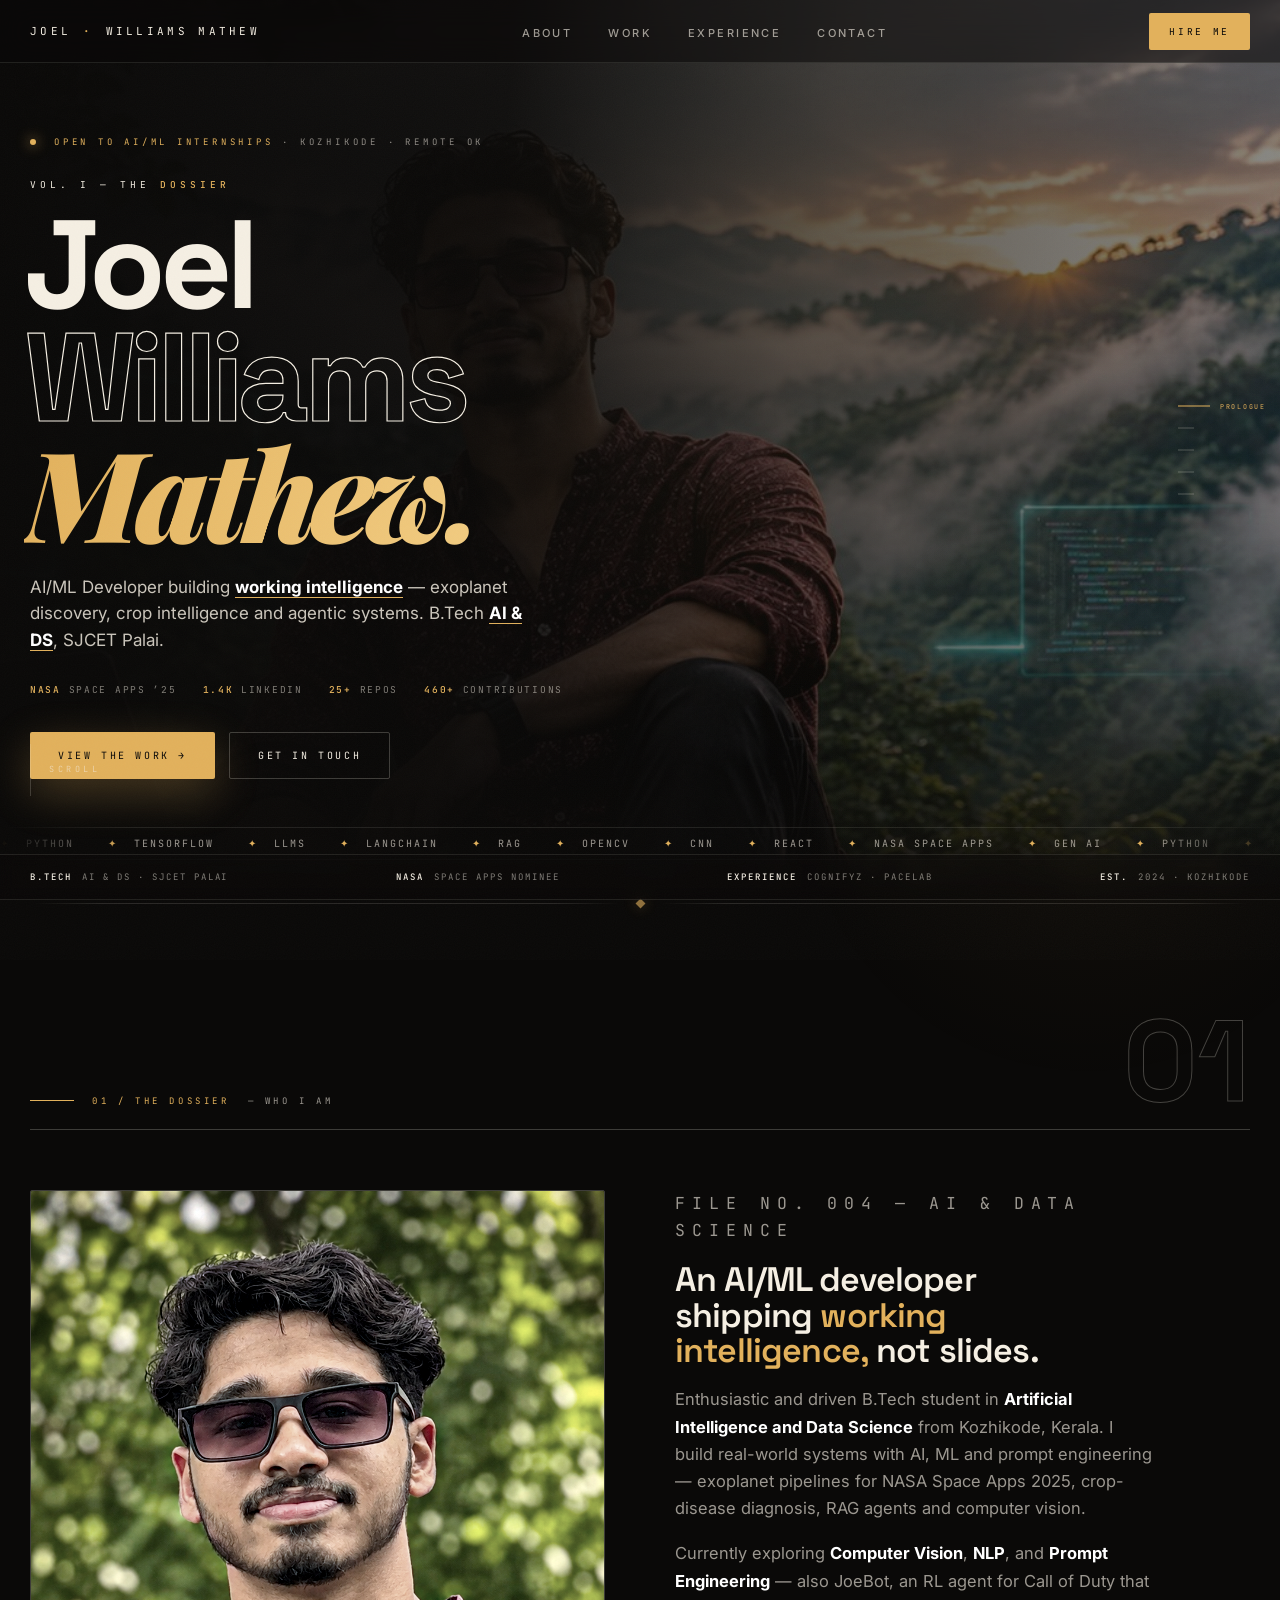
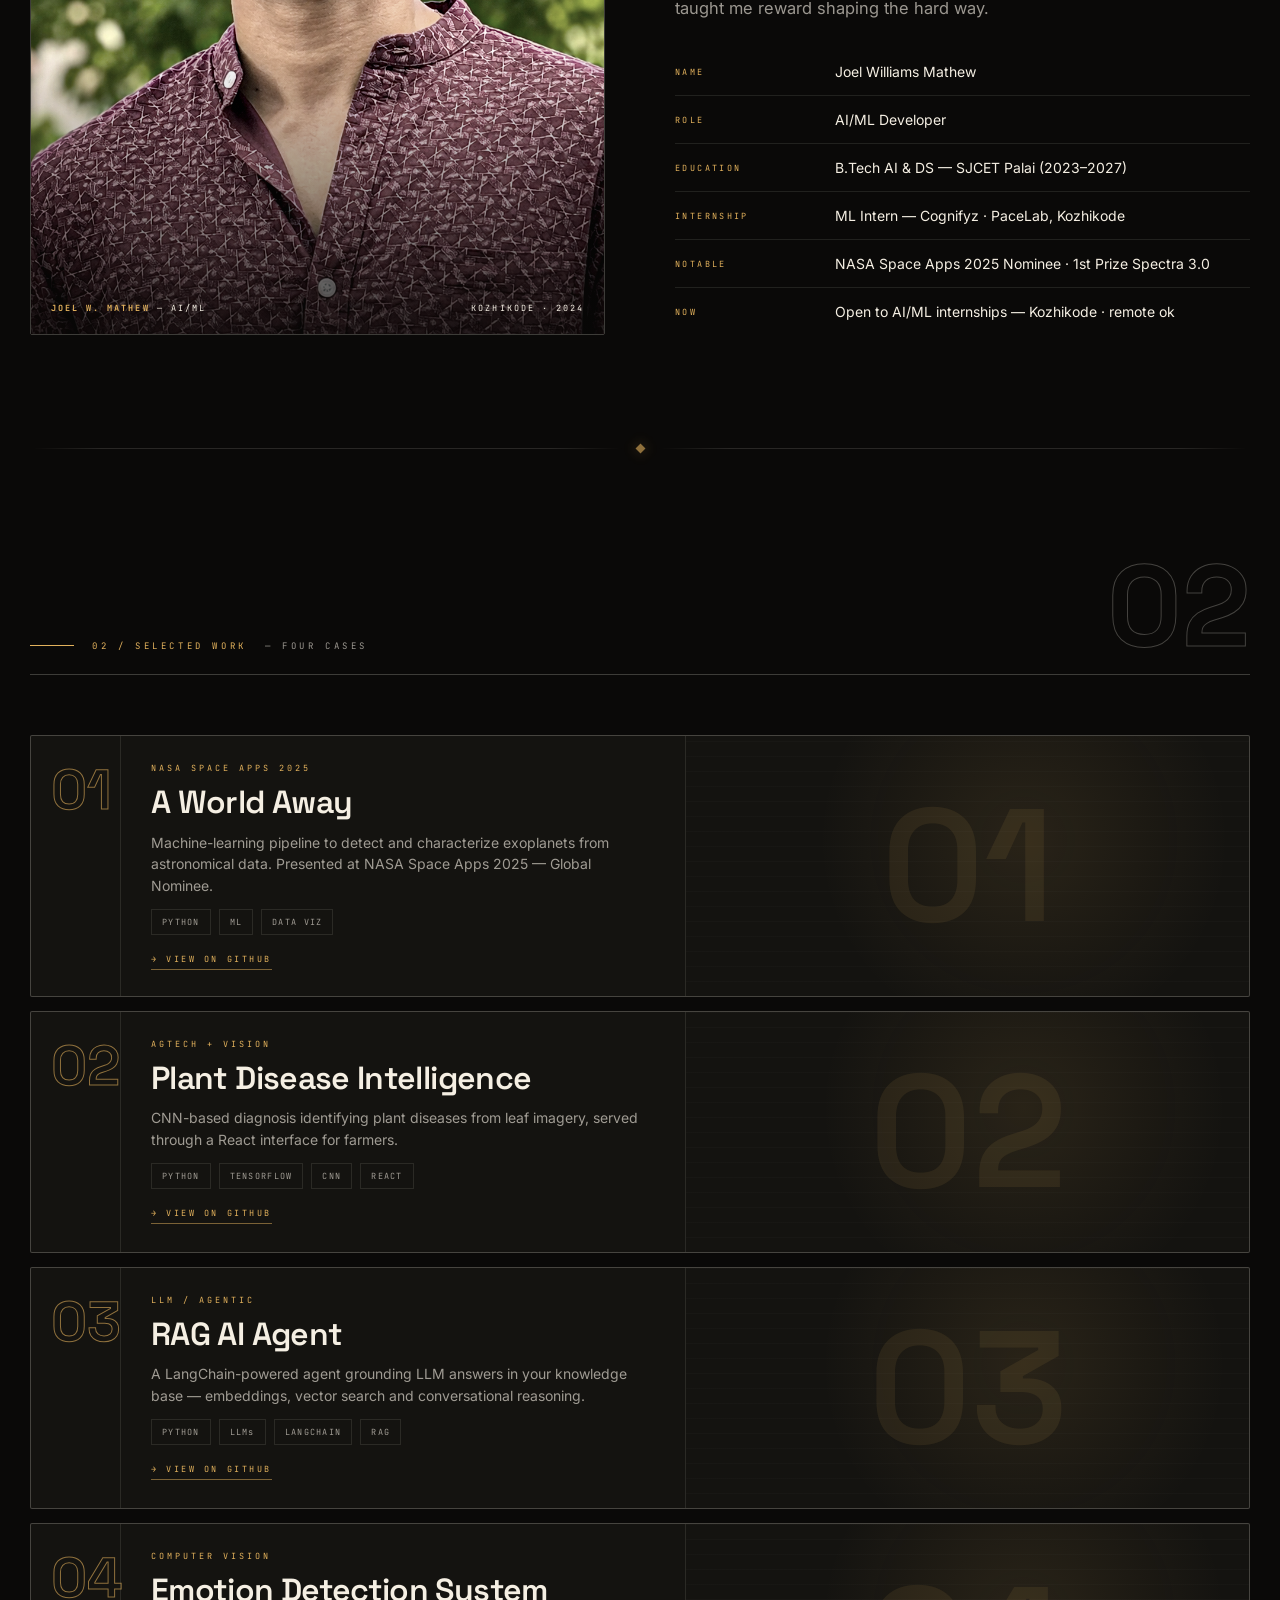
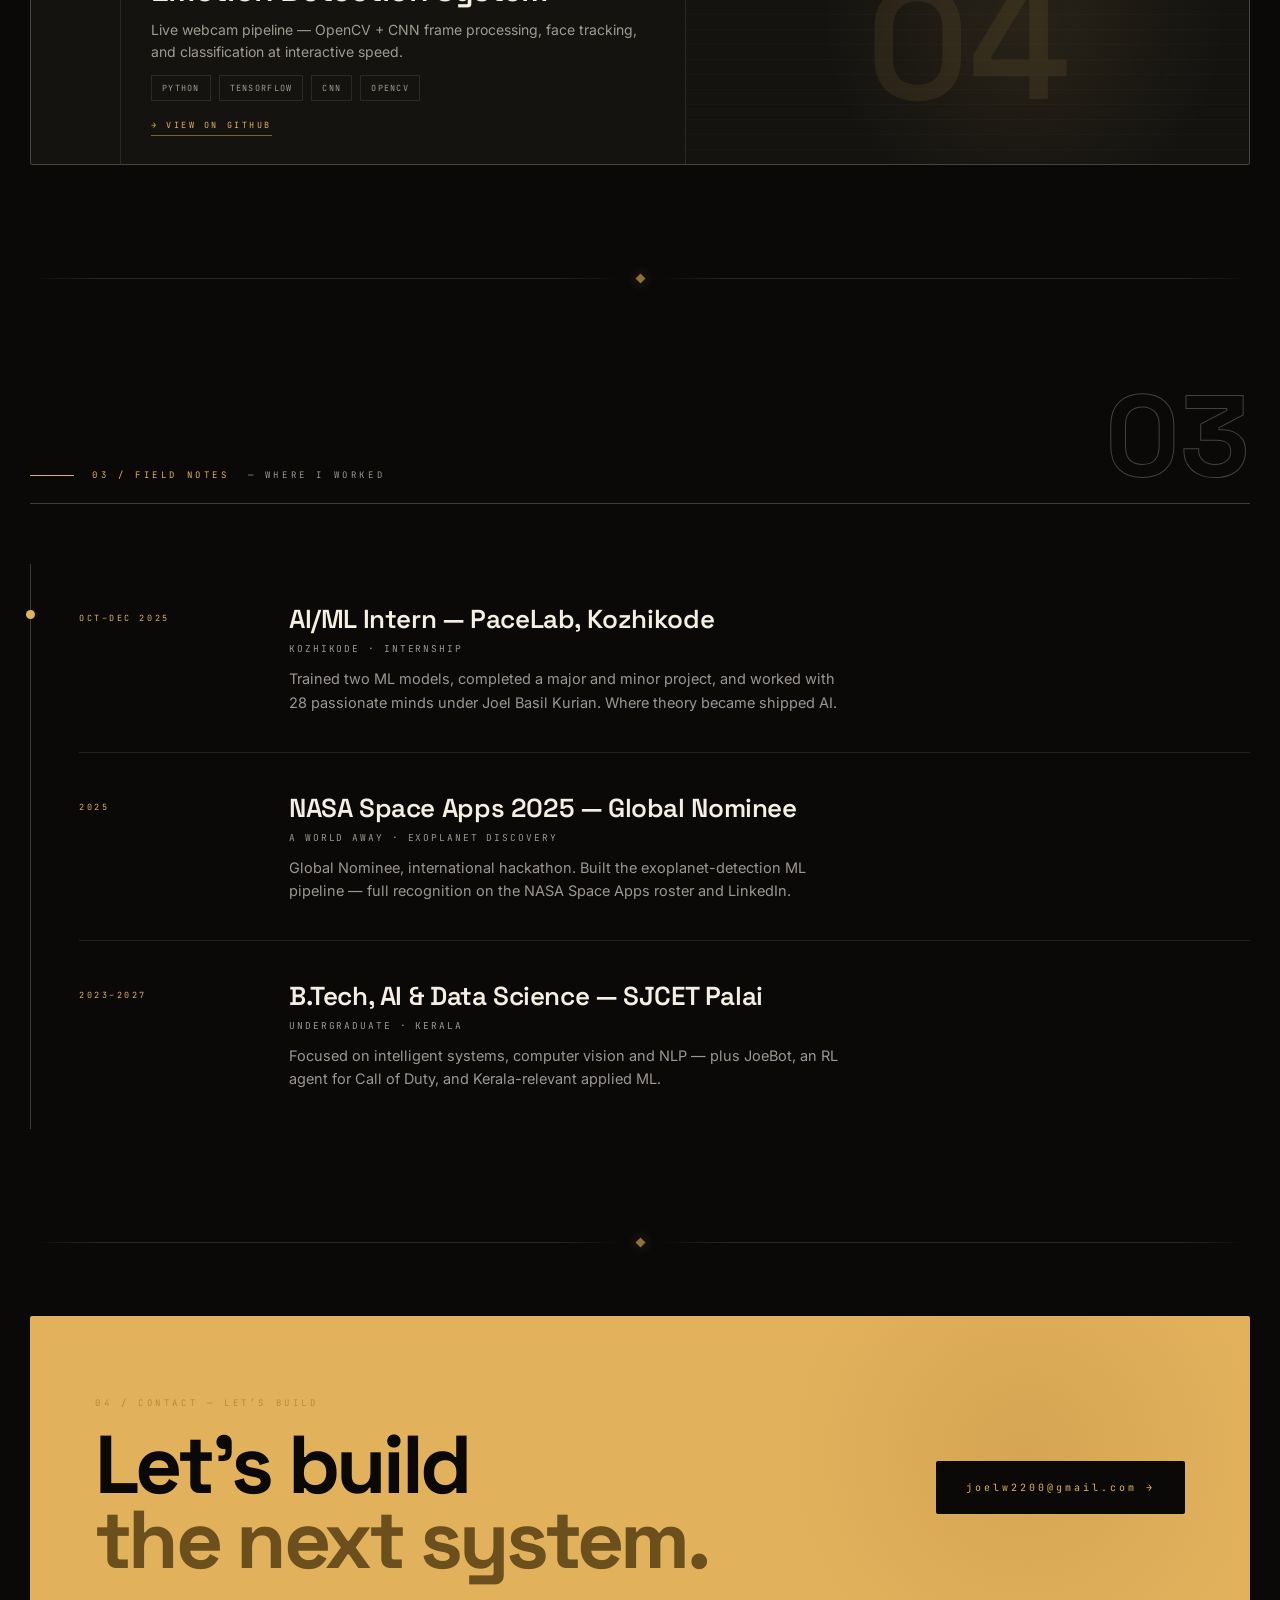
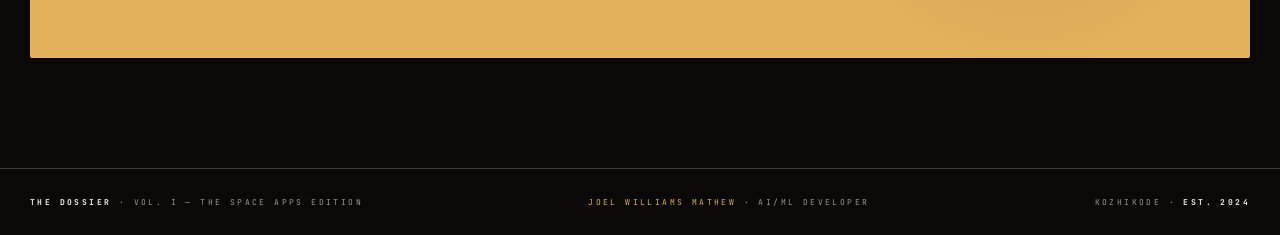
==== commit 6846c289: "fix: inject mouse-glow + sec-rule CSS that silently missed (marker mismatch)" ====
--- a/index.html
+++ b/index.html
@@ -26,6 +26,14 @@
 /* ambient pulse CTA */
 .btn.amber{animation:ctaPulse 3.6s ease-in-out infinite}
 @keyframes ctaPulse{0%,100%{box-shadow:0 14px 44px rgba(226,177,92,.28)}50%{box-shadow:0 14px 62px rgba(226,177,92,.44)}}
+
+/* ===== MOUSE-GLOW + HAIRLINE DIVIDERS ===== */
+.hero{--mx:62%;--my:26%}
+.hero-scrim{background:linear-gradient(95deg,var(--ink) 0%,rgba(10,9,8,.92) 38%,rgba(10,9,8,.45) 62%,rgba(10,9,8,.05) 100%),linear-gradient(0deg,var(--ink) 0%,transparent 28%),radial-gradient(900px 900px at var(--mx) var(--my),rgba(226,177,92,.18),transparent 60%)}
+.sec-rule{display:flex;align-items:center;gap:14px;max-width:1360px;margin:0 auto;padding:0 30px;opacity:.62}
+.sec-rule::before,.sec-rule::after{content:"";flex:1;height:1px;background:linear-gradient(90deg,transparent,var(--line2) 12%,var(--line2) 88%,transparent)}
+.sec-rule span{width:7px;height:7px;background:var(--amber);transform:rotate(45deg);box-shadow:0 0 14px rgba(226,177,92,.6);animation:rulePulse 3s ease-in-out infinite}
+@keyframes rulePulse{0%,100%{box-shadow:0 0 10px rgba(226,177,92,.5)}50%{box-shadow:0 0 22px rgba(226,177,92,.85)}}
 
 /* ===== compat layer: preloader / stars / progress / marquee / chapters ===== */
 #preloader{position:fixed;inset:0;background:var(--ink);z-index:2000;display:grid;place-items:center;transition:opacity .6s,visibility .6s}
@@ -257,6 +265,14 @@
 .btn.amber{animation:ctaPulse 3.6s ease-in-out infinite}
 @keyframes ctaPulse{0%,100%{box-shadow:0 14px 44px rgba(226,177,92,.28)}50%{box-shadow:0 14px 62px rgba(226,177,92,.44)}}
 
+/* ===== MOUSE-GLOW + HAIRLINE DIVIDERS ===== */
+.hero{--mx:62%;--my:26%}
+.hero-scrim{background:linear-gradient(95deg,var(--ink) 0%,rgba(10,9,8,.92) 38%,rgba(10,9,8,.45) 62%,rgba(10,9,8,.05) 100%),linear-gradient(0deg,var(--ink) 0%,transparent 28%),radial-gradient(900px 900px at var(--mx) var(--my),rgba(226,177,92,.18),transparent 60%)}
+.sec-rule{display:flex;align-items:center;gap:14px;max-width:1360px;margin:0 auto;padding:0 30px;opacity:.62}
+.sec-rule::before,.sec-rule::after{content:"";flex:1;height:1px;background:linear-gradient(90deg,transparent,var(--line2) 12%,var(--line2) 88%,transparent)}
+.sec-rule span{width:7px;height:7px;background:var(--amber);transform:rotate(45deg);box-shadow:0 0 14px rgba(226,177,92,.6);animation:rulePulse 3s ease-in-out infinite}
+@keyframes rulePulse{0%,100%{box-shadow:0 0 10px rgba(226,177,92,.5)}50%{box-shadow:0 0 22px rgba(226,177,92,.85)}}
+
 /* ===== compat layer: preloader / stars / progress / marquee / chapters ===== */
 #preloader{position:fixed;inset:0;background:var(--ink);z-index:2000;display:grid;place-items:center;transition:opacity .6s,visibility .6s}
 .pre-bar{width:min(280px,70vw);height:2px;background:rgba(245,239,227,.08);margin-top:18px;overflow:hidden}
@@ -342,6 +358,8 @@
 </header>
 
 <!-- ============ 01 ABOUT — THE DOSSIER ============ -->
+
+<div class="sec-rule" aria-hidden="true"><span></span></div>
 <section id="about">
   <div class="wrap">
     <div class="kicker rx">
@@ -374,6 +392,8 @@
 </section>
 
 <!-- ============ 02 WORK — CASES ============ -->
+
+<div class="sec-rule" aria-hidden="true"><span></span></div>
 <section id="work">
   <div class="wrap">
     <div class="kicker rx">
@@ -432,6 +452,8 @@
 </section>
 
 <!-- ============ 03 EXPERIENCE — FIELD NOTES ============ -->
+
+<div class="sec-rule" aria-hidden="true"><span></span></div>
 <section id="experience">
   <div class="wrap">
     <div class="kicker rx">
@@ -468,6 +490,8 @@
 </section>
 
 <!-- ============ CONTACT — 04 ============ -->
+
+<div class="sec-rule" aria-hidden="true"><span></span></div>
 <section class="contact" id="contact">
   <div class="wrap">
     <div class="contact-panel rx">
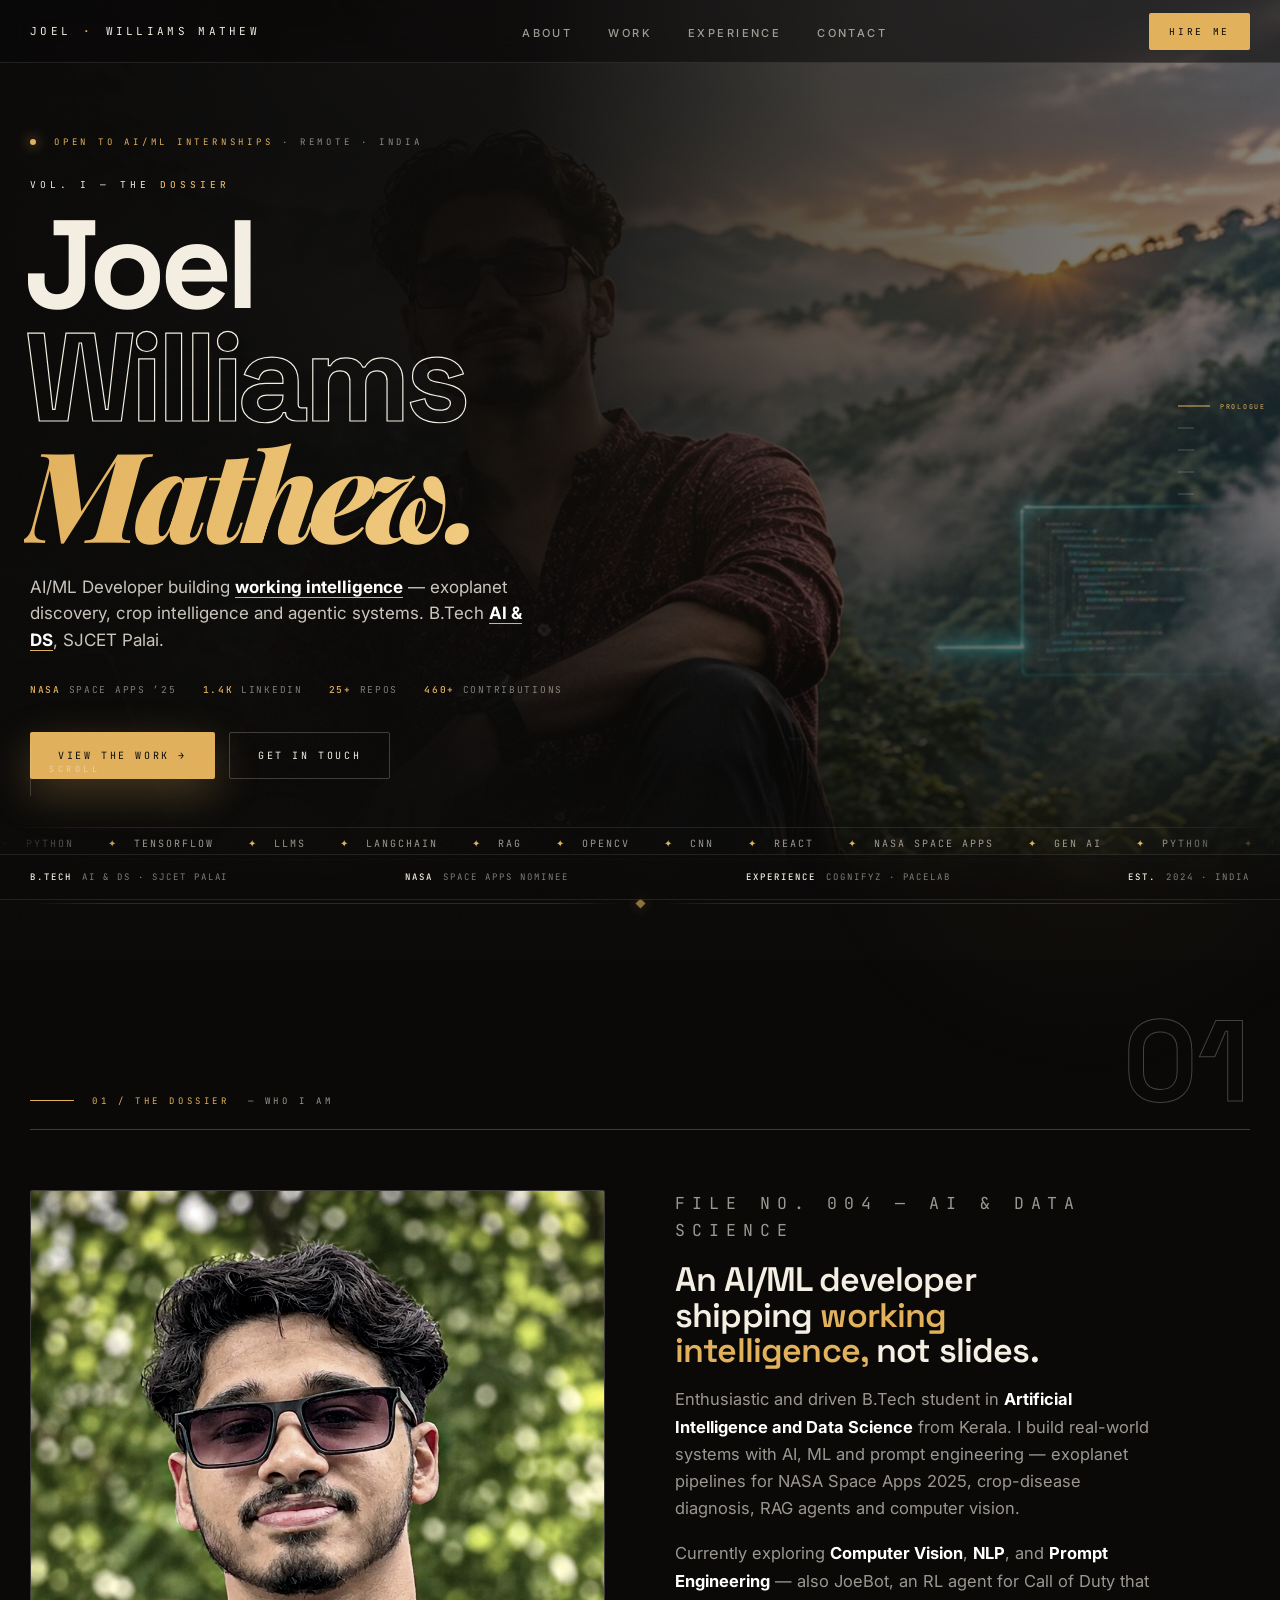
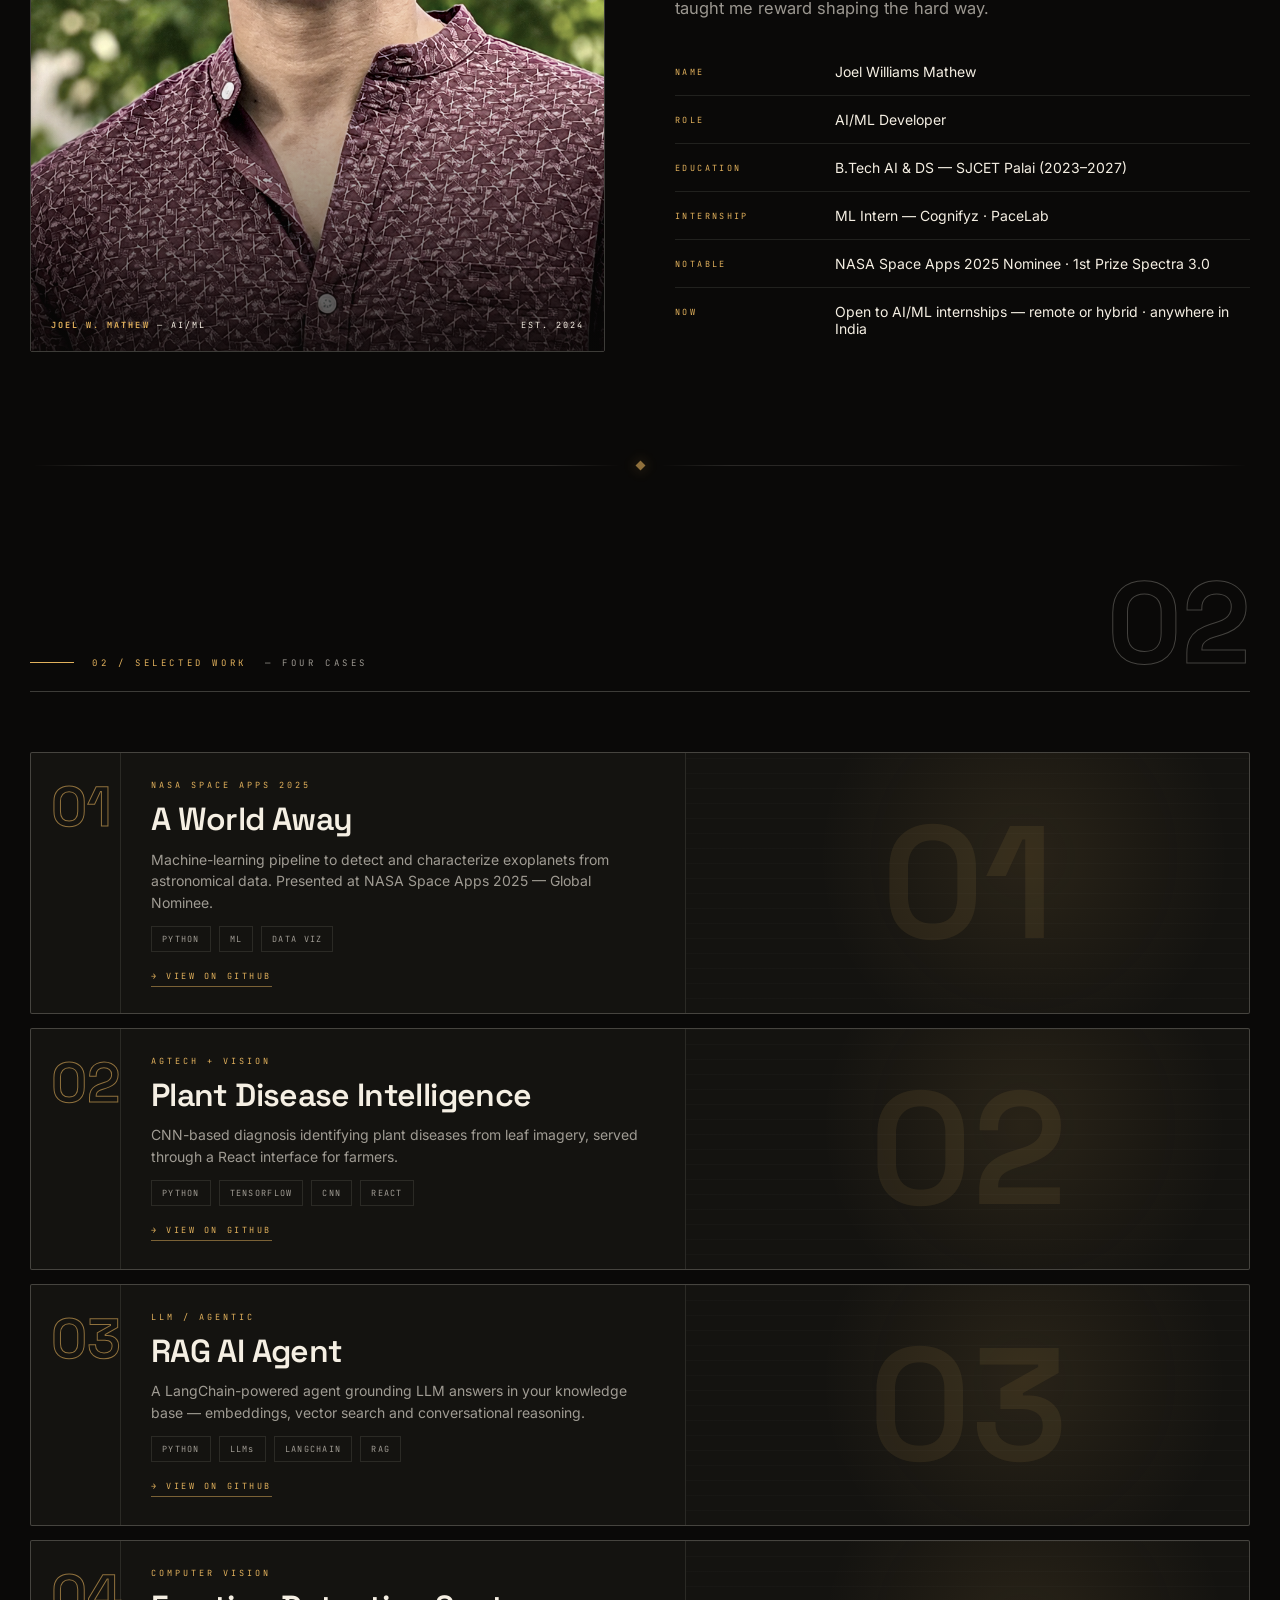
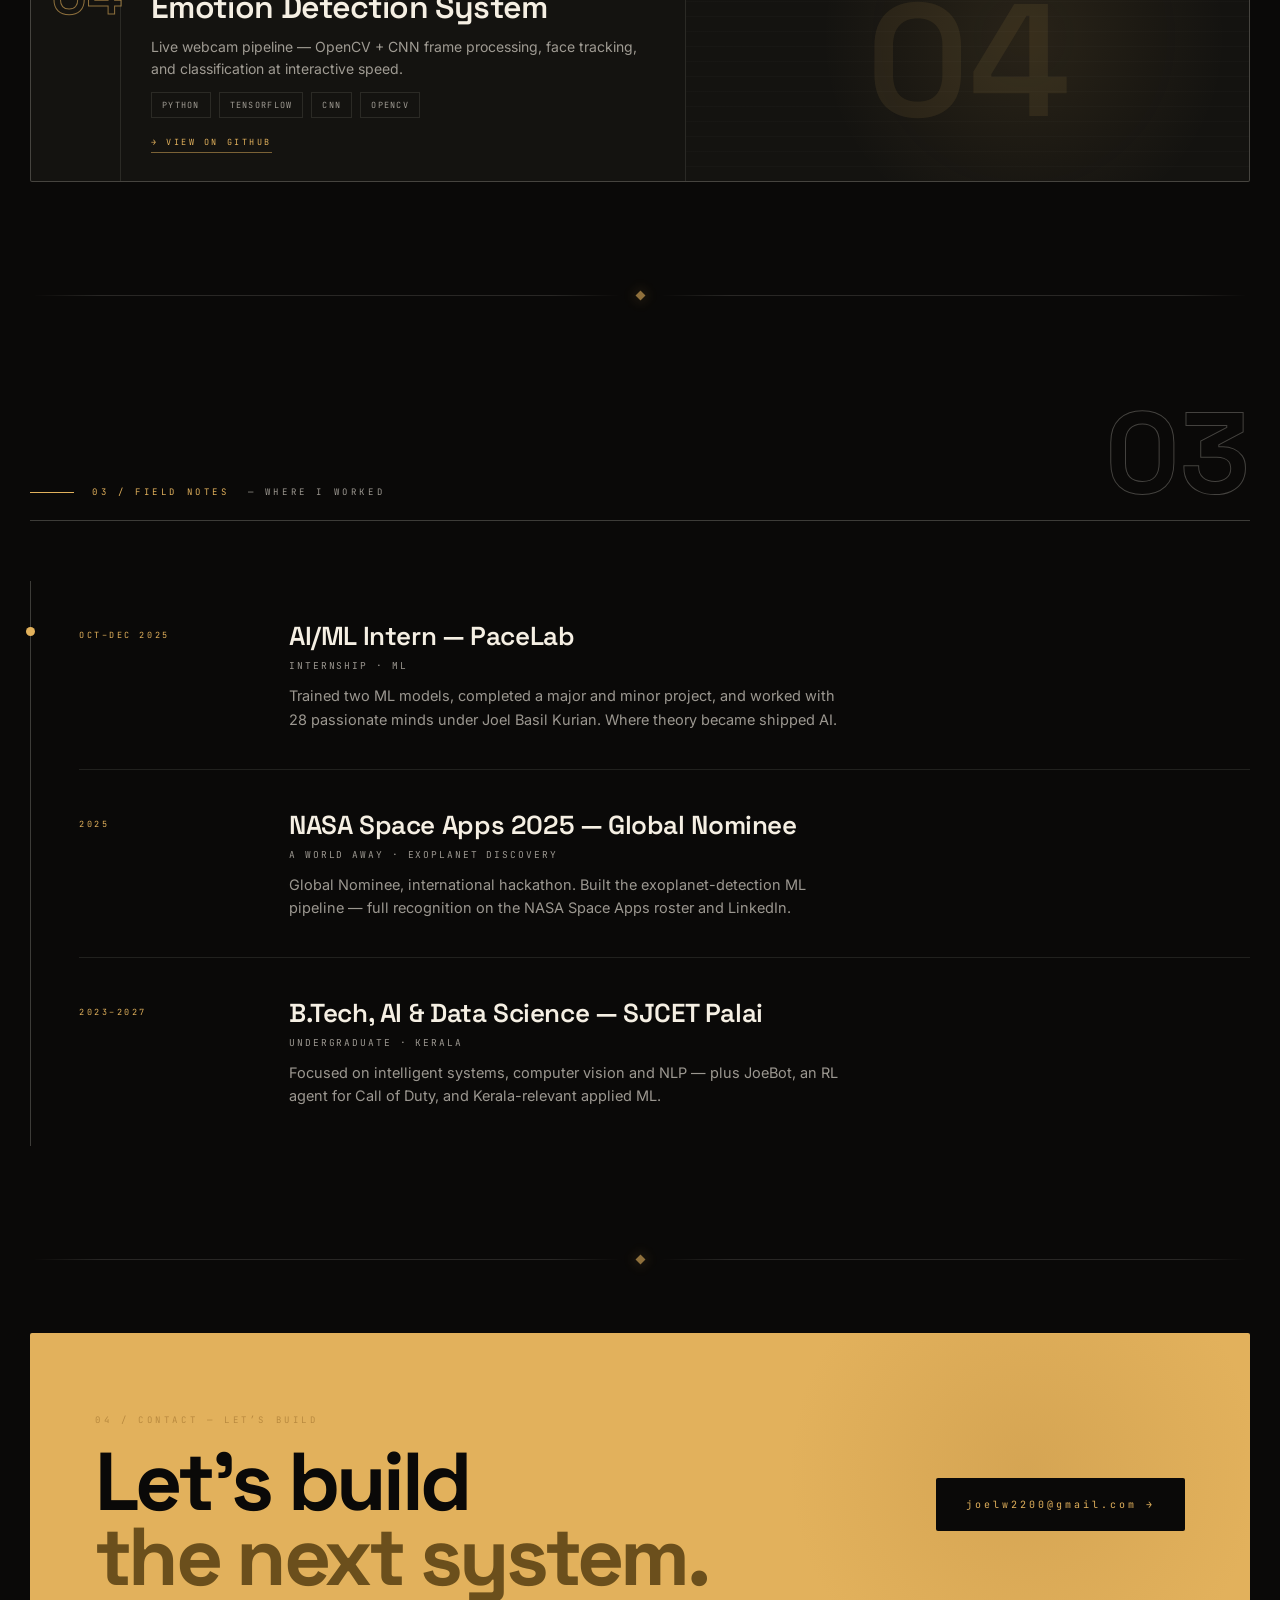
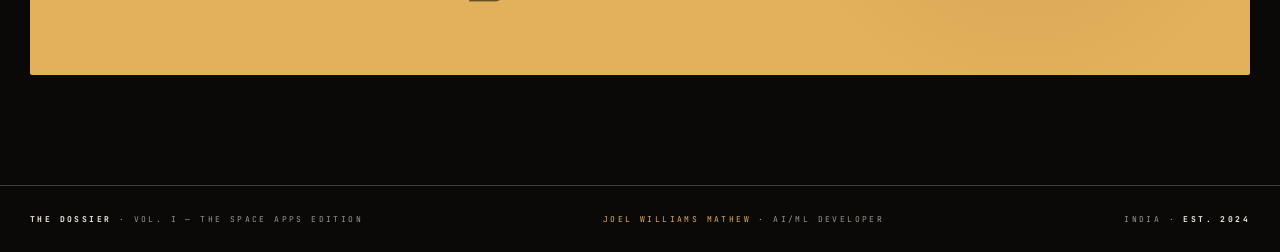
==== commit 3c21c0ec: "feat: remove Kozhikode location labeling - emphasize remote / India-wide availability instead" ====
--- a/index.html
+++ b/index.html
@@ -60,8 +60,17 @@
 <meta name="viewport" content="width=device-width, initial-scale=1.0" />
 <title>Joel Williams Mathew — AI/ML Engineer | The Dossier</title>
 <meta name="description" content="Joel Williams Mathew — AI/ML Engineer. Kerala, India. B.Tech AI & Data Science at SJCET Palai. NASA Space Apps 2025 Nominee. Open to AI/ML internships." />
+<link rel="icon" href="assets/favicon.png?v=2" type="image/png">
 <meta name="theme-color" content="#0A0908">
-<link rel="icon" href="assets/favicon.png?v=2" type="image/png">
+<meta property="og:type" content="website">
+<meta property="og:title" content="Joel Williams Mathew — AI/ML Engineer | SJCET Palai">
+<meta property="og:description" content="AI/ML developer building working intelligence — exoplanet discovery, crop diagnosis, agentic RAG. NASA Space Apps 2025 Nominee. B.Tech AI &amp; DS, SJCET Palai. Open to AI/ML internships.">
+<meta property="og:image" content="assets/joel-profile.jpg?v=5">
+<meta property="og:url" content="https://joel-williams-mathew.github.io/Portfolio_Website/">
+<meta name="twitter:card" content="summary_large_image">
+<meta name="twitter:title" content="Joel Williams Mathew — AI/ML Engineer">
+<meta name="twitter:description" content="AI/ML developer building working intelligence — NASA Space Apps 2025 Nominee. B.Tech AI &amp; DS, SJCET Palai.">
+<meta name="twitter:image" content="assets/joel-profile.jpg?v=5">
 <link rel="preconnect" href="https://fonts.googleapis.com">
 <link rel="preconnect" href="https://fonts.gstatic.com" crossorigin>
 <link href="https://fonts.googleapis.com/css2?family=Space+Grotesk:wght@400;500;600;700&family=Inter:wght@400;500;600;800&family=JetBrains+Mono:wght@400;500;600&family=Playfair+Display:ital,wght@0,700;0,900;1,600;1,900&display=swap" rel="stylesheet">
@@ -321,7 +330,7 @@
   <div class="hero-scrim"></div>
 
   <div class="hero-inner">
-    <p class="eyebrow"><span class="dot"></span><span>OPEN TO AI/ML INTERNSHIPS <em>· KOZHIKODE · REMOTE OK</em></span></p>
+    <p class="eyebrow"><span class="dot"></span><span>OPEN TO AI/ML INTERNSHIPS <em>· REMOTE · INDIA</em></span></p>
     <p class="vol-kicker reveal d1">VOL. I — THE <b>DOSSIER</b></p>
     <h1 class="name">
       <span class="l s1 reveal d1">Joel</span>
@@ -352,7 +361,7 @@
       <span><b>B.TECH</b> AI &amp; DS · SJCET PALAI</span>
       <span><b>NASA</b> SPACE APPS NOMINEE</span>
       <span><b>EXPERIENCE</b> COGNIFYZ · PACELAB</span>
-      <span><b>EST.</b> 2024 · KOZHIKODE</span>
+      <span><b>EST.</b> 2024 · INDIA</span>
     </div>
   </div>
 </header>
@@ -370,21 +379,21 @@
     <div class="about-grid rx">
       <figure class="portrait-frame rx">
         <img src="assets/joel-profile.jpg?v=5" alt="Joel Williams Mathew, AI/ML Developer, SJCET Palai">
-        <figcaption class="portrait-cap"><span><b>JOEL W. MATHEW</b> — AI/ML</span><span>KOZHIKODE · 2024</span></figcaption>
+        <figcaption class="portrait-cap"><span><b>JOEL W. MATHEW</b> — AI/ML</span><span>EST. 2024</span></figcaption>
       </figure>
 
       <div class="about-copy rx">
         <p class="about-kick">FILE NO. 004 — AI &amp; DATA SCIENCE</p>
         <h3>An AI/ML developer shipping <em>working intelligence,</em> not slides.</h3>
-        <p>Enthusiastic and driven B.Tech student in <strong>Artificial Intelligence and Data Science</strong> from Kozhikode, Kerala. I build real-world systems with AI, ML and prompt engineering — exoplanet pipelines for NASA Space Apps 2025, crop-disease diagnosis, RAG agents and computer vision.</p>
+        <p>Enthusiastic and driven B.Tech student in <strong>Artificial Intelligence and Data Science</strong> from Kerala. I build real-world systems with AI, ML and prompt engineering — exoplanet pipelines for NASA Space Apps 2025, crop-disease diagnosis, RAG agents and computer vision.</p>
         <p>Currently exploring <strong>Computer Vision</strong>, <strong>NLP</strong>, and <strong>Prompt Engineering</strong> — also JoeBot, an RL agent for Call of Duty that taught me reward shaping the hard way.</p>
         <dl class="about-facts rx">
           <div class="fact"><dt>NAME</dt><dd>Joel Williams Mathew</dd></div>
           <div class="fact"><dt>ROLE</dt><dd>AI/ML Developer</dd></div>
           <div class="fact"><dt>EDUCATION</dt><dd>B.Tech AI &amp; DS — SJCET Palai (2023–2027)</dd></div>
-          <div class="fact"><dt>INTERNSHIP</dt><dd>ML Intern — Cognifyz · PaceLab, Kozhikode</dd></div>
+          <div class="fact"><dt>INTERNSHIP</dt><dd>ML Intern — Cognifyz · PaceLab</dd></div>
           <div class="fact"><dt>NOTABLE</dt><dd>NASA Space Apps 2025 Nominee · 1st Prize Spectra 3.0</dd></div>
-          <div class="fact"><dt>NOW</dt><dd>Open to AI/ML internships — Kozhikode · remote ok</dd></div>
+          <div class="fact"><dt>NOW</dt><dd>Open to AI/ML internships — remote or hybrid · anywhere in India</dd></div>
         </dl>
       </div>
     </div>
@@ -464,8 +473,8 @@
       <div class="exp rx">
         <div class="exp-date">OCT–DEC 2025</div>
         <div>
-          <h3 class="exp-role">AI/ML Intern — PaceLab, Kozhikode</h3>
-          <p class="exp-org">KOZHIKODE · INTERNSHIP</p>
+          <h3 class="exp-role">AI/ML Intern — PaceLab</h3>
+          <p class="exp-org">INTERNSHIP · ML</p>
           <p class="exp-body">Trained two ML models, completed a major and minor project, and worked with 28 passionate minds under Joel Basil Kurian. Where theory became shipped AI.</p>
         </div>
       </div>
@@ -508,7 +517,7 @@
 <footer class="foot">
   <span><b>THE DOSSIER</b> · VOL. I — THE SPACE APPS EDITION</span>
   <span><em>JOEL WILLIAMS MATHEW</em> · AI/ML DEVELOPER</span>
-  <span>KOZHIKODE · <b>EST. 2024</b></span>
+  <span>INDIA · <b>EST. 2024</b></span>
 </footer>
 
 <aside class="chapters" aria-label="Chapter index">
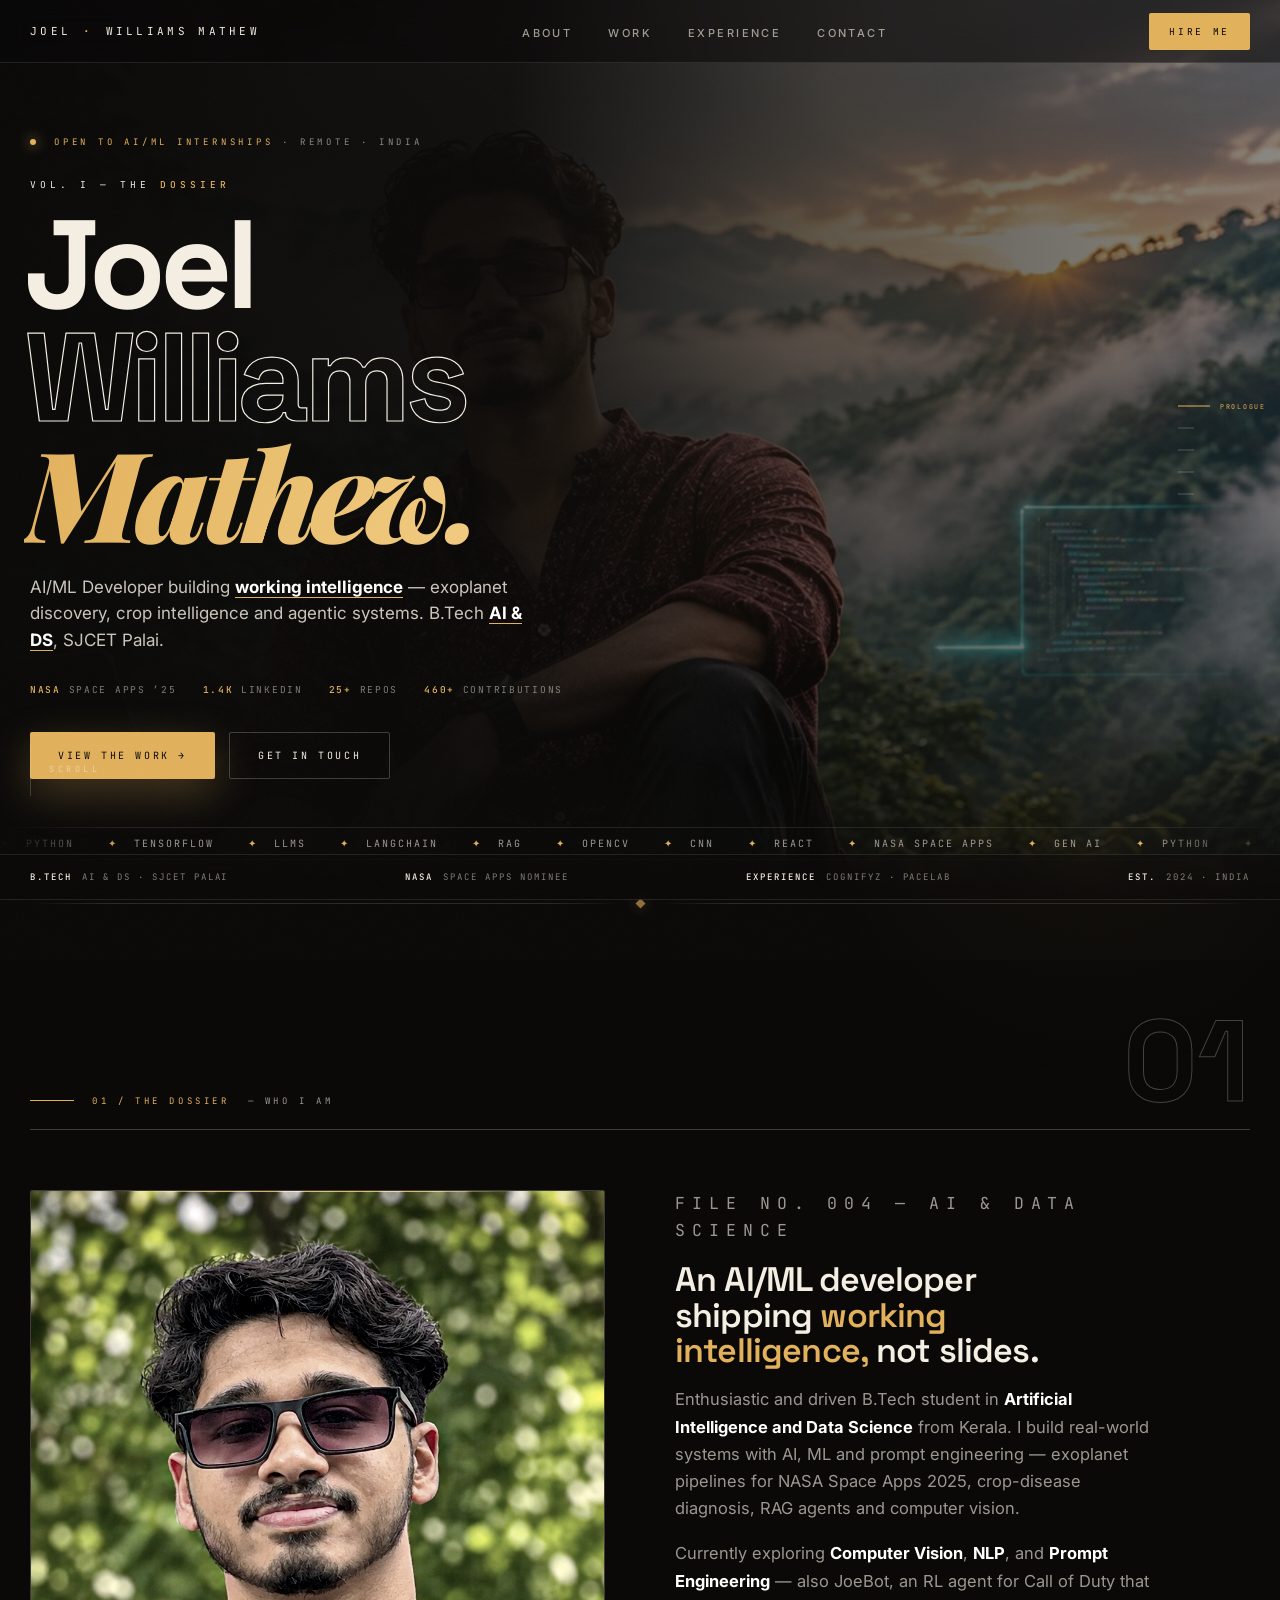
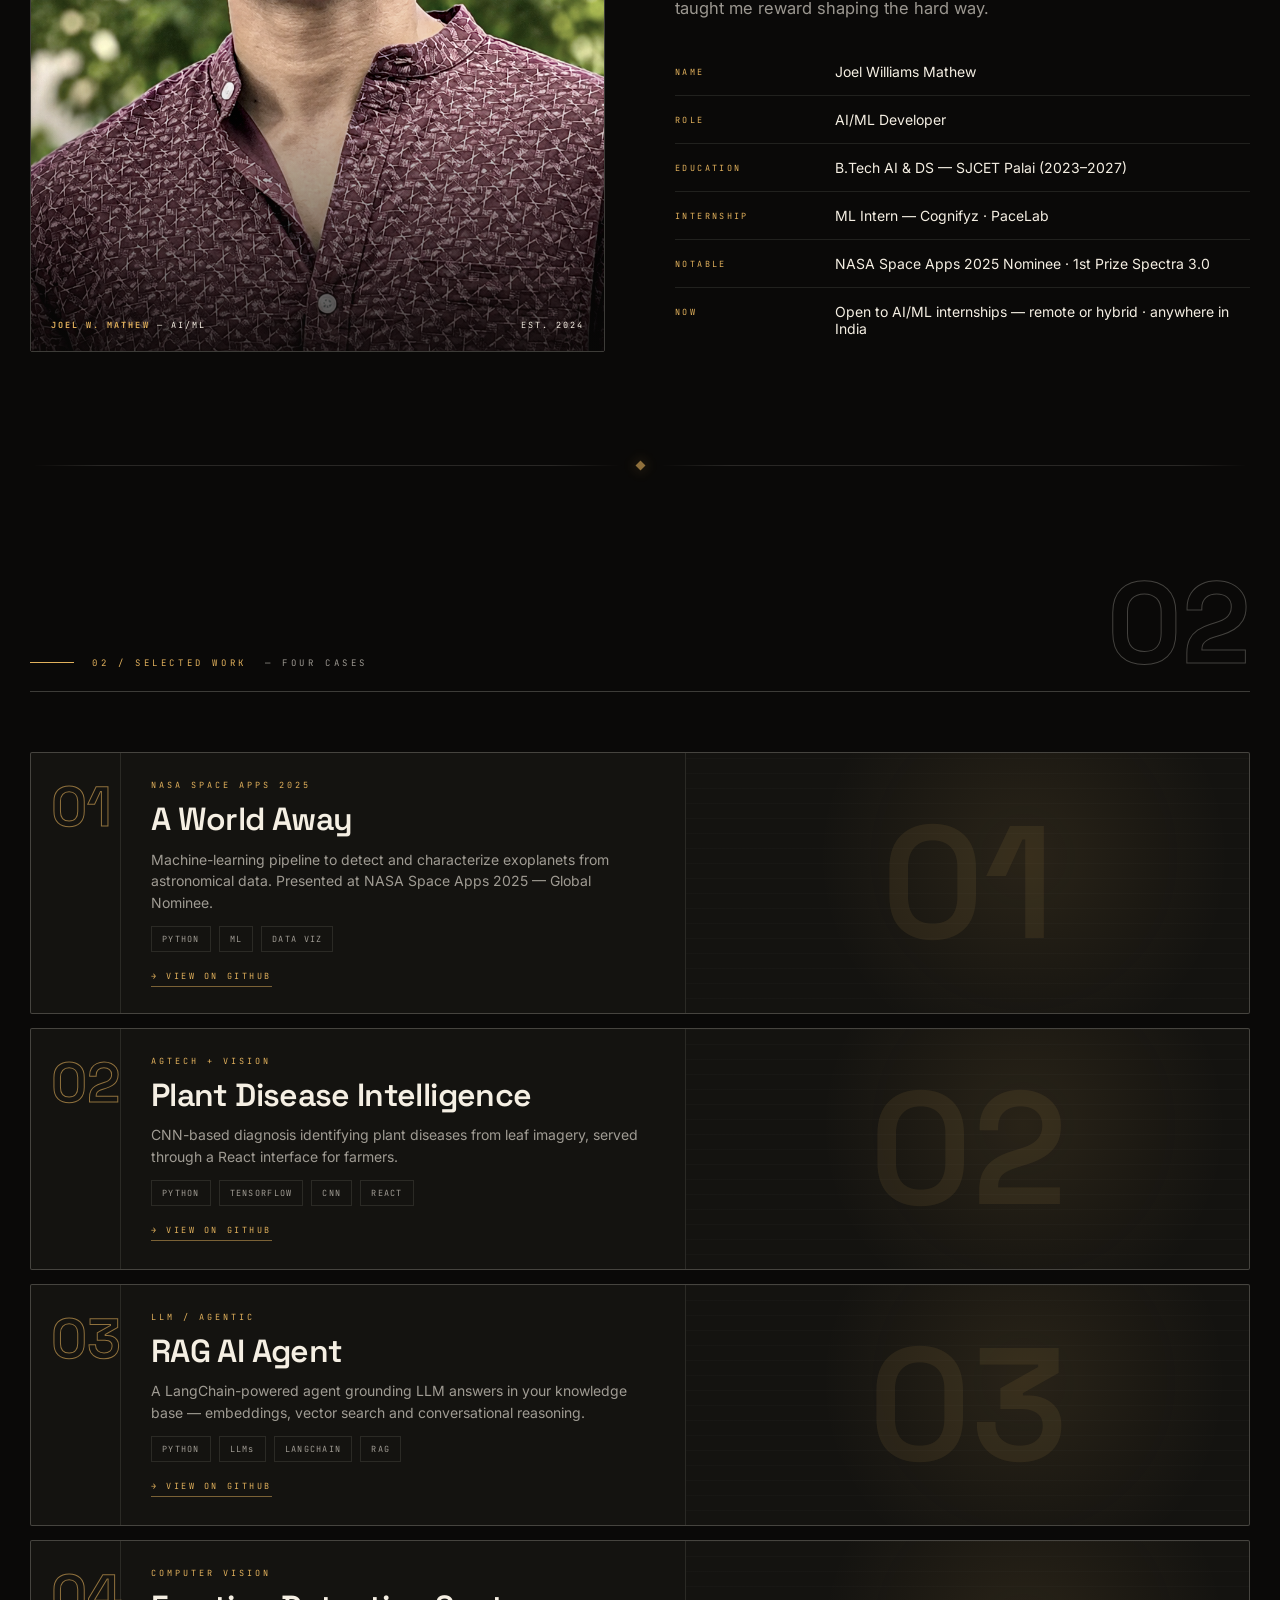
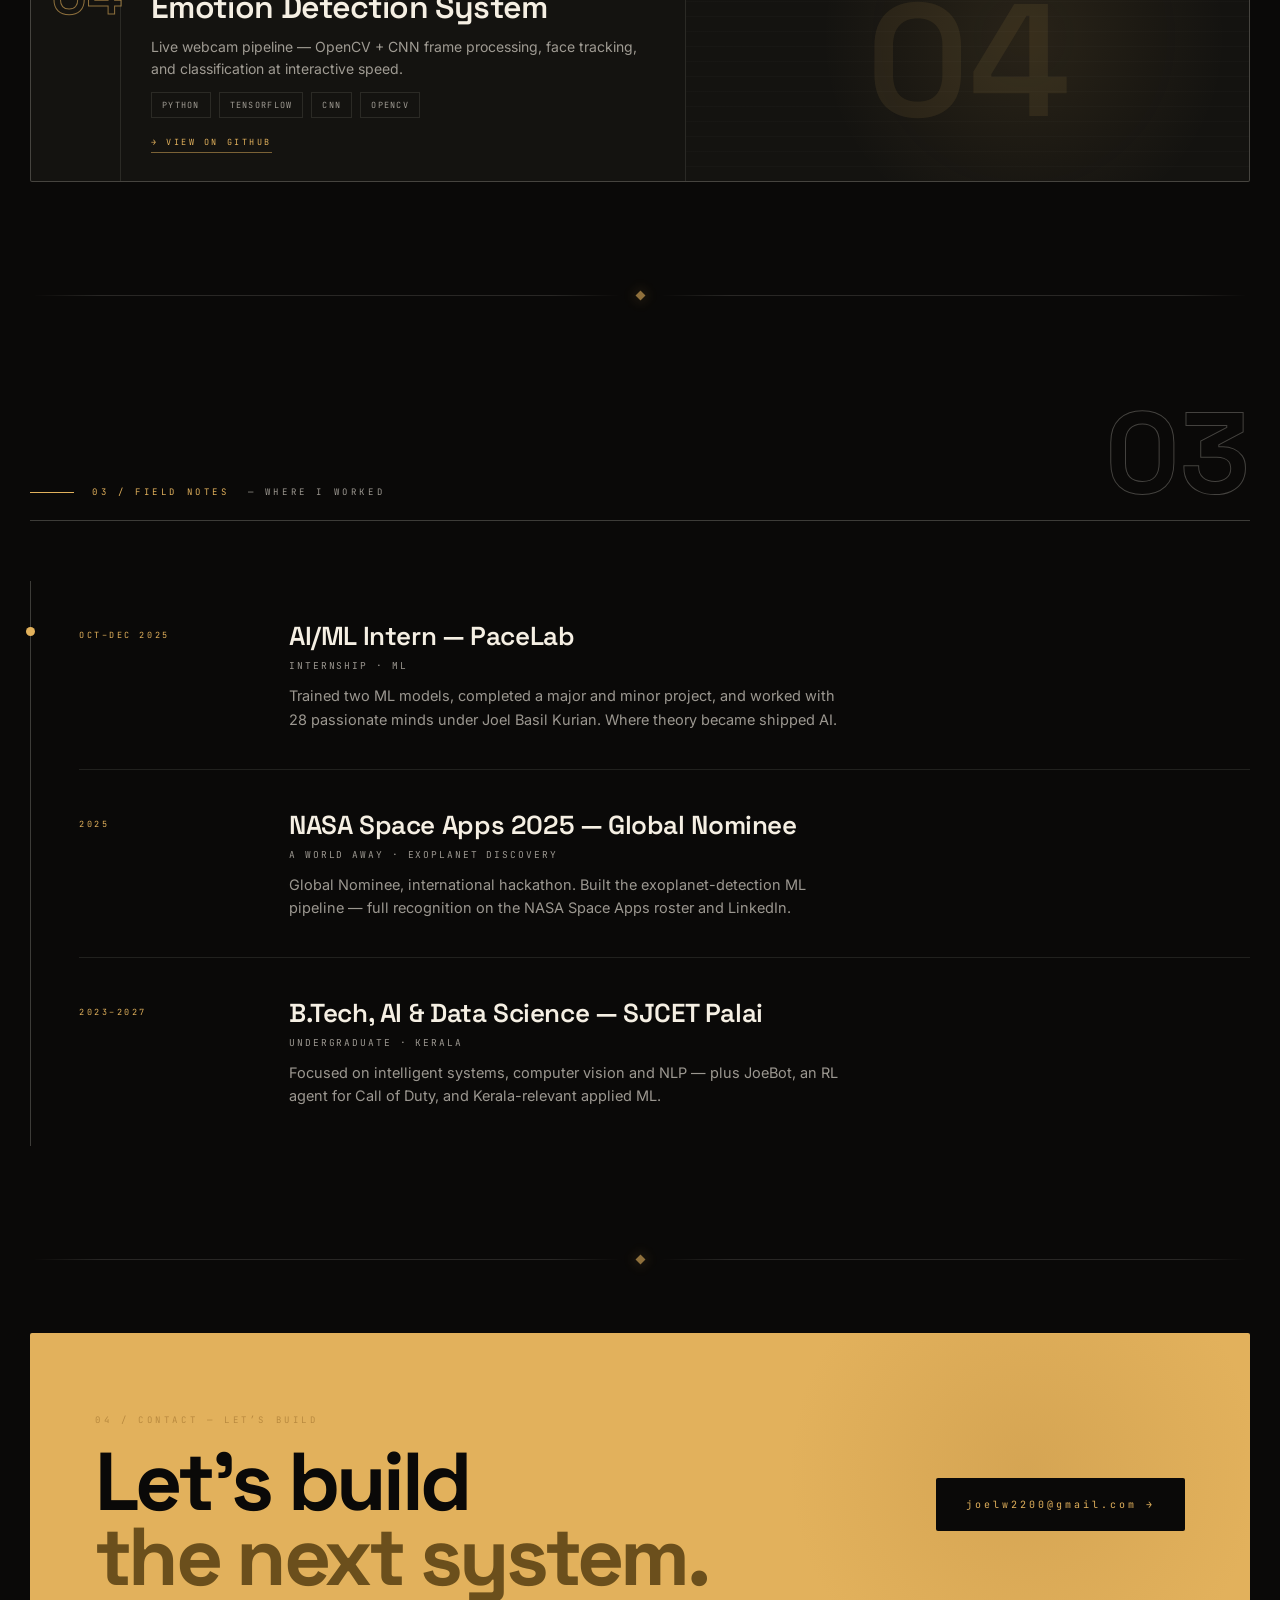
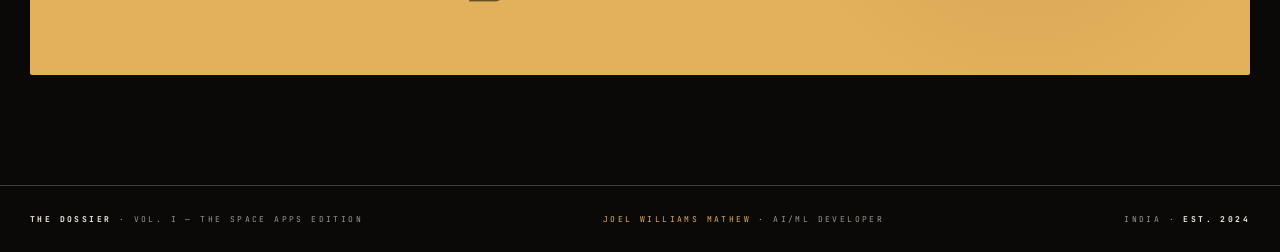
==== commit b65b0161: "fix: inject the actual polish CSS (silent fallback confirmed working)" ====
--- a/index.html
+++ b/index.html
@@ -7,6 +7,23 @@
   background-image:url("data:image/svg+xml;utf8,<svg xmlns='http://www.w3.org/2000/svg' width='220' height='220'><filter id='n'><feTurbulence type='fractalNoise' baseFrequency='0.9' numOctaves='2' stitchTiles='stitch'/></filter><rect width='100%25' height='100%25' filter='url(%23n)' opacity='0.5'/></svg>");
   background-size:220px 220px;animation:grainFx 1.3s steps(4) infinite}
 @keyframes grainFx{0%{transform:translate(0,0)}33%{transform:translate(-14px,8px)}66%{transform:translate(11px,-10px)}100%{transform:translate(0,0)}}
+/* ===== Professional polish: portrait scan + section title draw + link nudge ===== */
+.portrait-frame{position:relative}
+.frame-scan{position:absolute;left:0;right:0;height:1.6px;background:linear-gradient(90deg,transparent,rgba(226,177,92,0),rgba(226,177,92,.9) 30%,rgba(226,177,92,.95) 50%,rgba(226,177,92,.9) 70%,rgba(226,177,92,0),transparent);z-index:3;pointer-events:none;animation:scanSweep 4.8s cubic-bezier(.3,.6,.3,1) infinite;mix-blend-mode:screen;box-shadow:0 0 18px rgba(226,177,92,.5)}
+@keyframes scanSweep{0%{top:-8%;opacity:0}10%{opacity:1}46%{top:108%;opacity:1}50%{opacity:0}100%{top:108%;opacity:0}}
+
+h2.sec-title{position:relative;display:inline-block;padding-bottom:18px}
+h2.sec-title::after{content:"";position:absolute;left:0;bottom:0;width:0;height:1px;background:linear-gradient(90deg,var(--amber),var(--amber-deep));animation:titleUnderline 1.4s .3s cubic-bezier(.2,.9,.2,1) forwards}
+@keyframes titleUnderline{to{width:62%}}
+
+.case-link{transition:color .35s,letter-spacing .35s,gap .35s}
+.case-link:hover{color:#E9C177;letter-spacing:.34em;gap:14px}
+.case-link span{transition:transform .35s}
+.case-link:hover span{transform:translateX(5px)}
+
+.contact-panel a.contact-cta{transition:transform .4s,box-shadow .4s,background .4s}
+.contact-panel a.contact-cta:hover{transform:translateY(-2px);box-shadow:0 22px 60px rgba(10,9,8,.45);background:#1a1612}
+
 /* ===== SCROLL REVEAL + precision polish ===== */
 .rx{opacity:1;transform:none;filter:none}
 html.reveal-ready .rx{opacity:0;transform:translateY(38px);filter:blur(9px);transition:opacity .9s cubic-bezier(.2,.8,.2,1),transform .9s cubic-bezier(.2,.8,.2,1),filter .9s cubic-bezier(.2,.8,.2,1)}
@@ -254,6 +271,23 @@
   background-image:url("data:image/svg+xml;utf8,<svg xmlns='http://www.w3.org/2000/svg' width='220' height='220'><filter id='n'><feTurbulence type='fractalNoise' baseFrequency='0.9' numOctaves='2' stitchTiles='stitch'/></filter><rect width='100%25' height='100%25' filter='url(%23n)' opacity='0.5'/></svg>");
   background-size:220px 220px;animation:grainFx 1.3s steps(4) infinite}
 @keyframes grainFx{0%{transform:translate(0,0)}33%{transform:translate(-14px,8px)}66%{transform:translate(11px,-10px)}100%{transform:translate(0,0)}}
+/* ===== Professional polish: portrait scan + section title draw + link nudge ===== */
+.portrait-frame{position:relative}
+.frame-scan{position:absolute;left:0;right:0;height:1.6px;background:linear-gradient(90deg,transparent,rgba(226,177,92,0),rgba(226,177,92,.9) 30%,rgba(226,177,92,.95) 50%,rgba(226,177,92,.9) 70%,rgba(226,177,92,0),transparent);z-index:3;pointer-events:none;animation:scanSweep 4.8s cubic-bezier(.3,.6,.3,1) infinite;mix-blend-mode:screen;box-shadow:0 0 18px rgba(226,177,92,.5)}
+@keyframes scanSweep{0%{top:-8%;opacity:0}10%{opacity:1}46%{top:108%;opacity:1}50%{opacity:0}100%{top:108%;opacity:0}}
+
+h2.sec-title{position:relative;display:inline-block;padding-bottom:18px}
+h2.sec-title::after{content:"";position:absolute;left:0;bottom:0;width:0;height:1px;background:linear-gradient(90deg,var(--amber),var(--amber-deep));animation:titleUnderline 1.4s .3s cubic-bezier(.2,.9,.2,1) forwards}
+@keyframes titleUnderline{to{width:62%}}
+
+.case-link{transition:color .35s,letter-spacing .35s,gap .35s}
+.case-link:hover{color:#E9C177;letter-spacing:.34em;gap:14px}
+.case-link span{transition:transform .35s}
+.case-link:hover span{transform:translateX(5px)}
+
+.contact-panel a.contact-cta{transition:transform .4s,box-shadow .4s,background .4s}
+.contact-panel a.contact-cta:hover{transform:translateY(-2px);box-shadow:0 22px 60px rgba(10,9,8,.45);background:#1a1612}
+
 /* ===== SCROLL REVEAL + precision polish ===== */
 .rx{opacity:1;transform:none;filter:none}
 html.reveal-ready .rx{opacity:0;transform:translateY(38px);filter:blur(9px);transition:opacity .9s cubic-bezier(.2,.8,.2,1),transform .9s cubic-bezier(.2,.8,.2,1),filter .9s cubic-bezier(.2,.8,.2,1)}
@@ -377,7 +411,7 @@
     </div>
 
     <div class="about-grid rx">
-      <figure class="portrait-frame rx">
+      <figure class="portrait-frame rx"><span class="frame-scan" aria-hidden="true"></span>
         <img src="assets/joel-profile.jpg?v=5" alt="Joel Williams Mathew, AI/ML Developer, SJCET Palai">
         <figcaption class="portrait-cap"><span><b>JOEL W. MATHEW</b> — AI/ML</span><span>EST. 2024</span></figcaption>
       </figure>
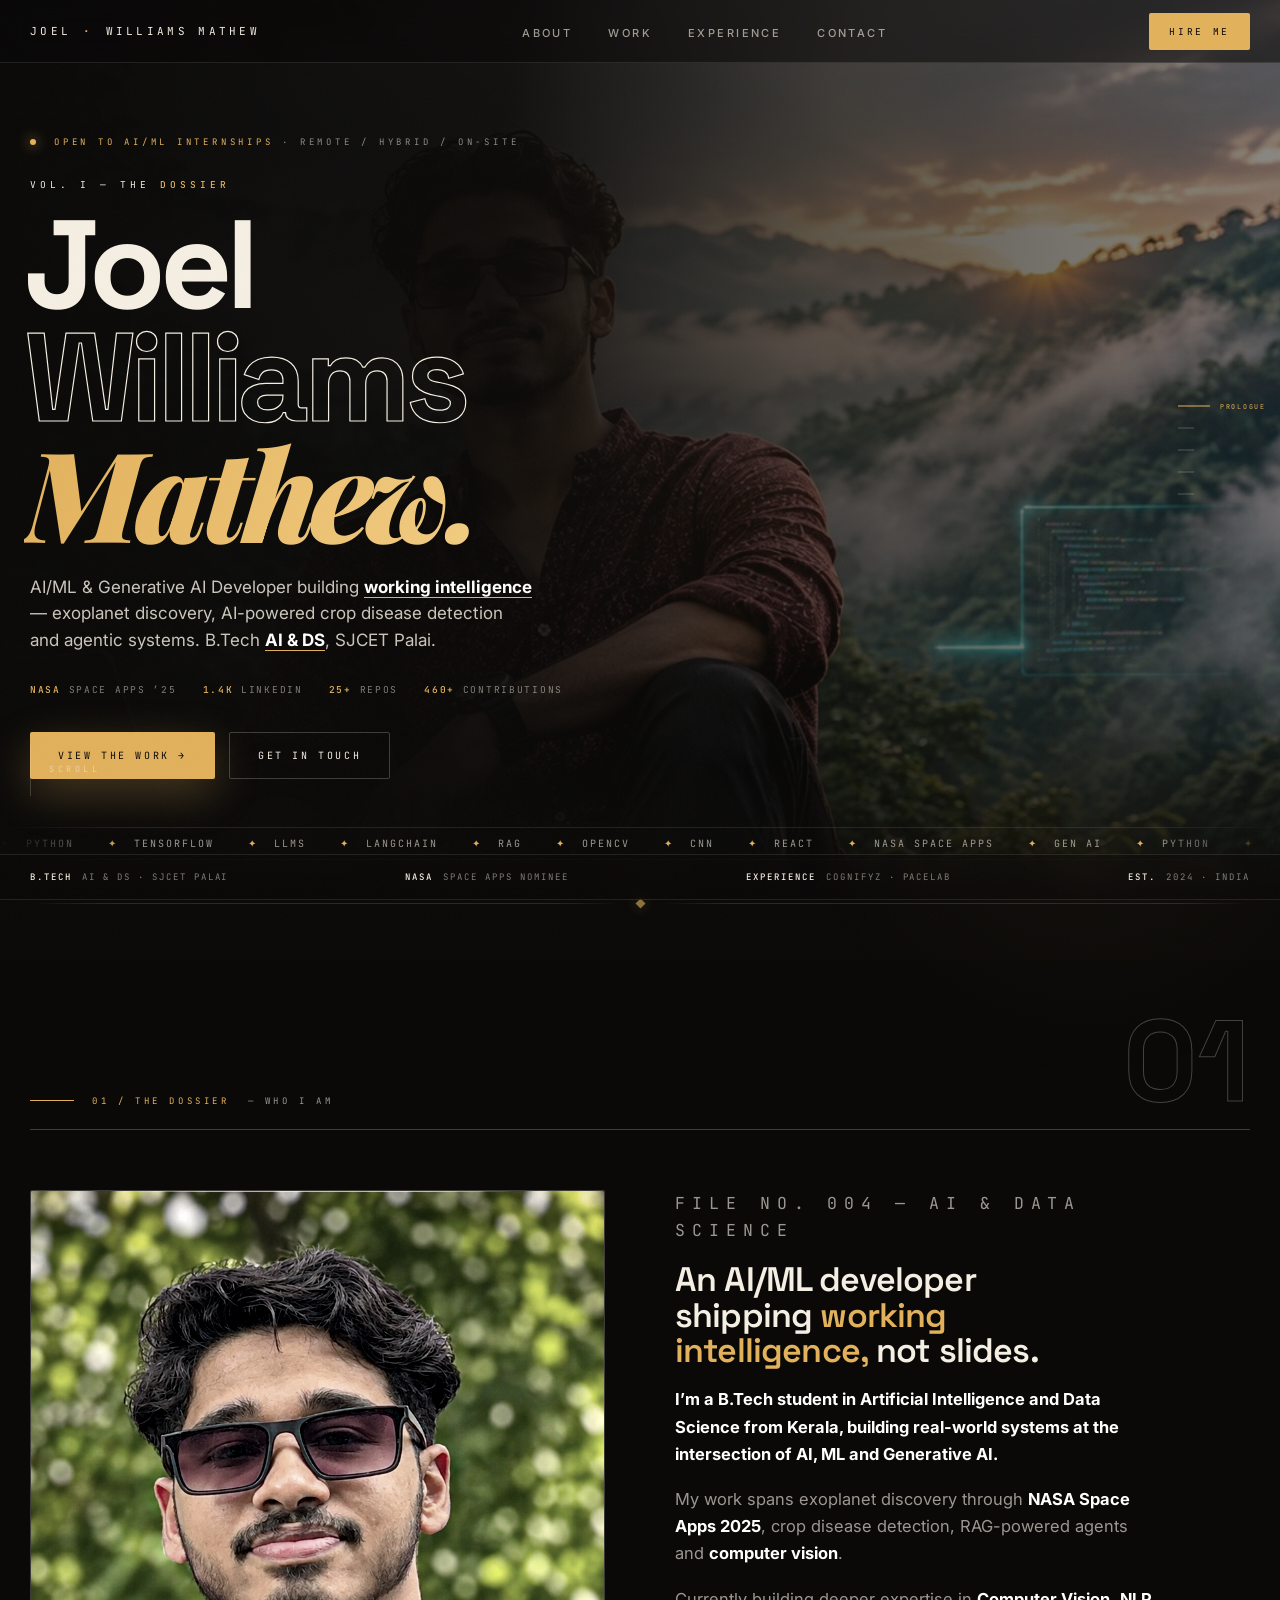
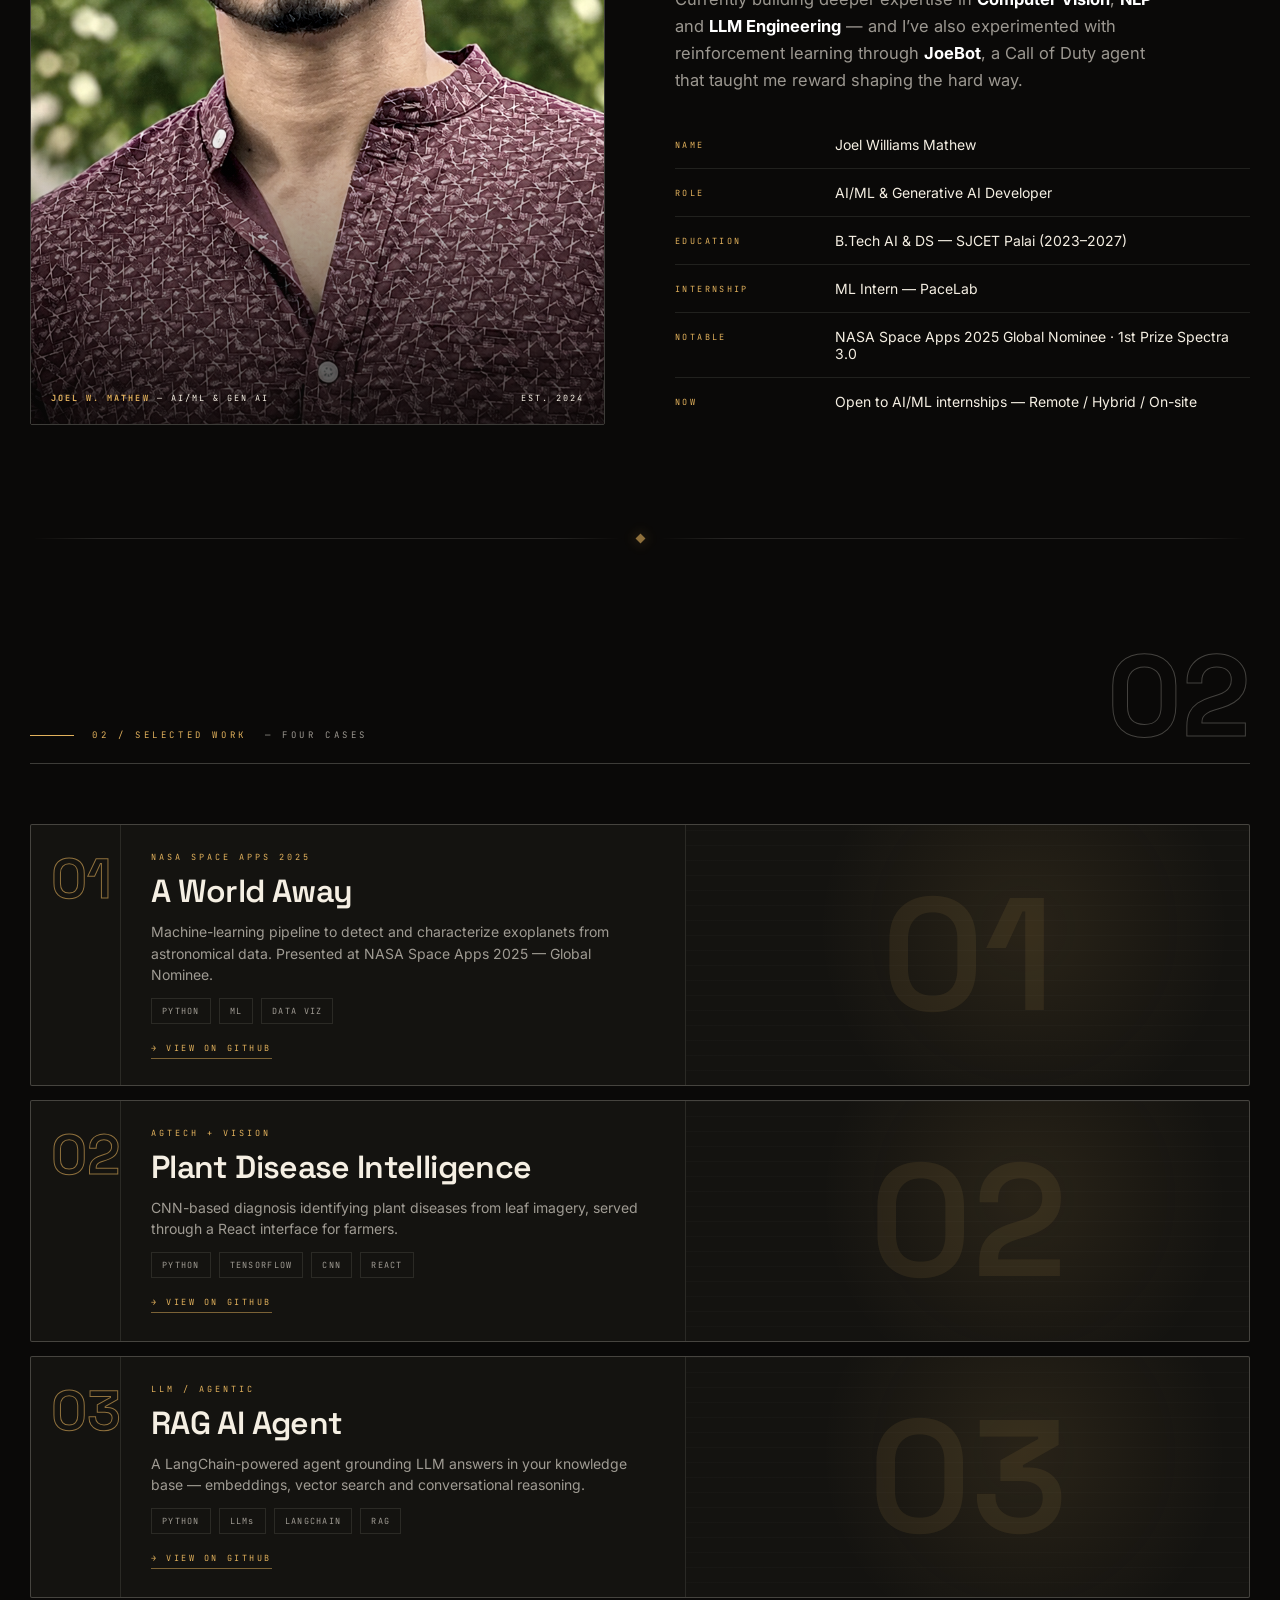
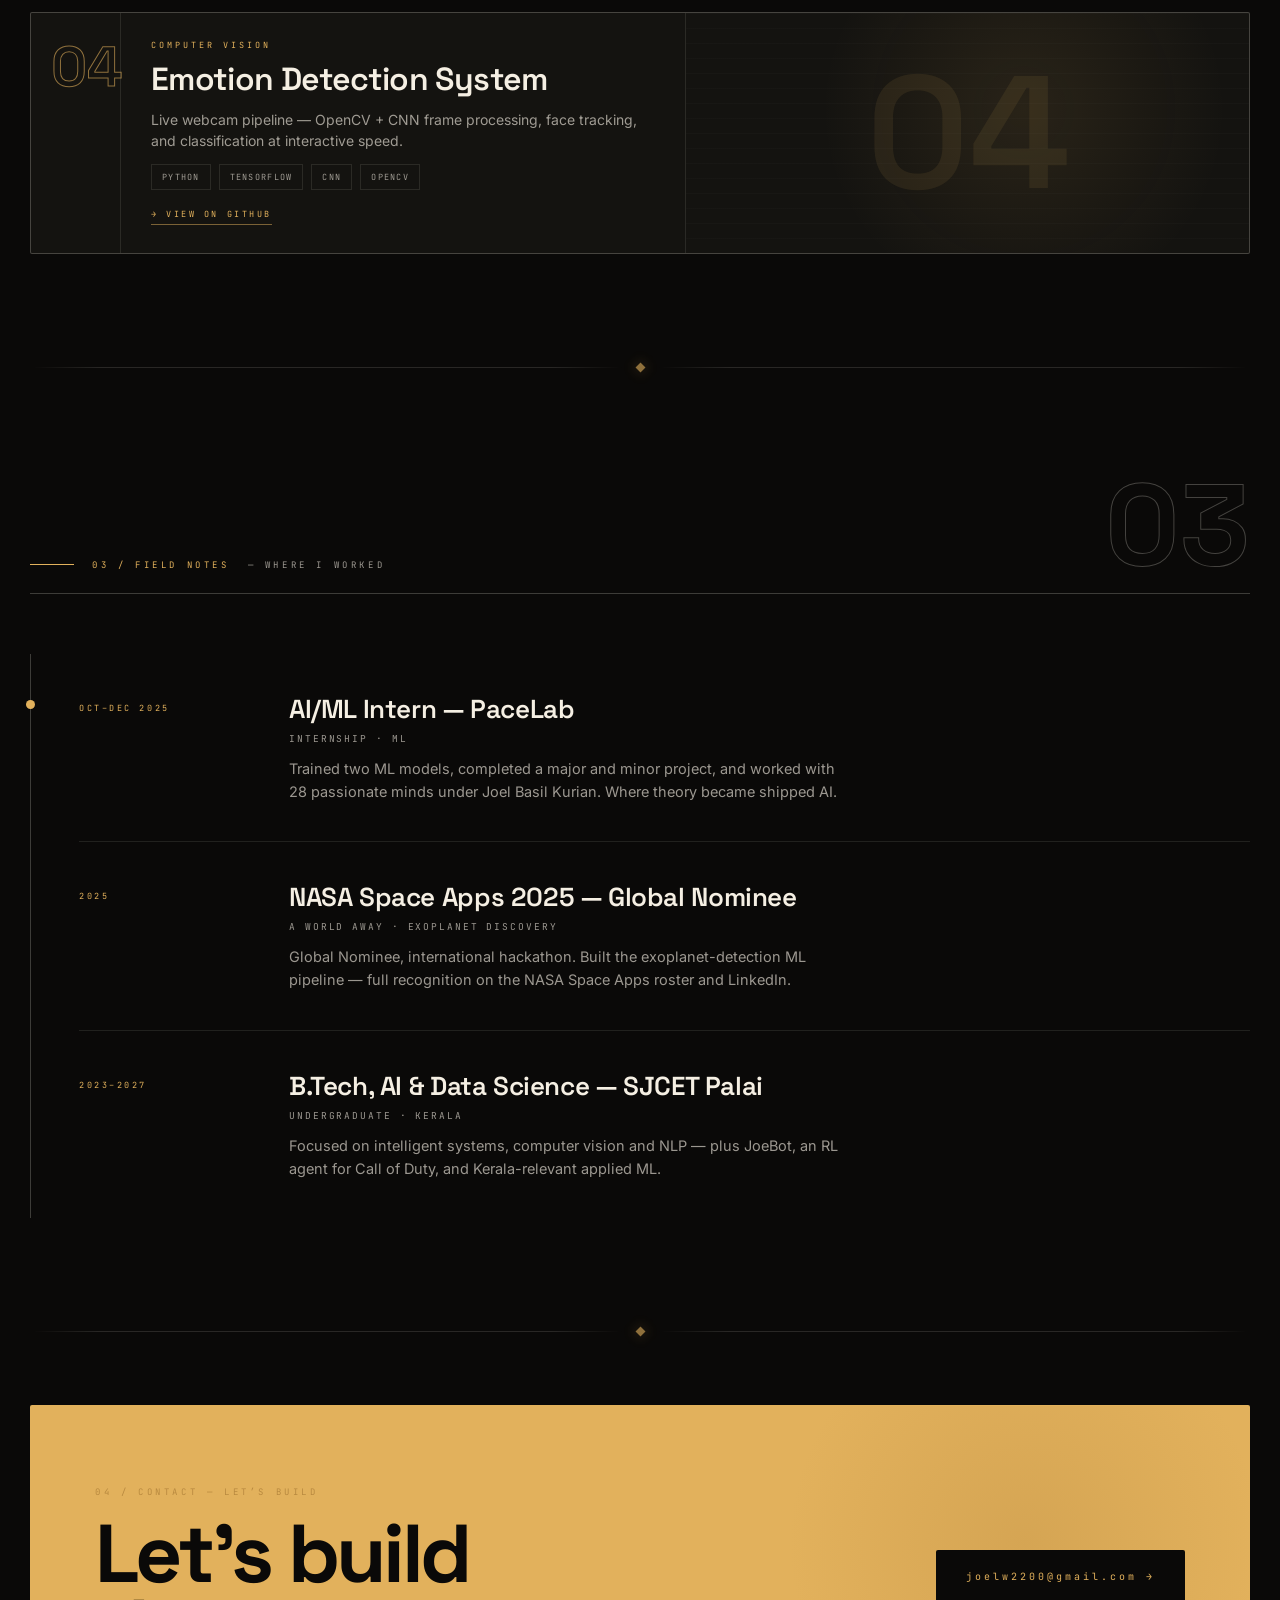
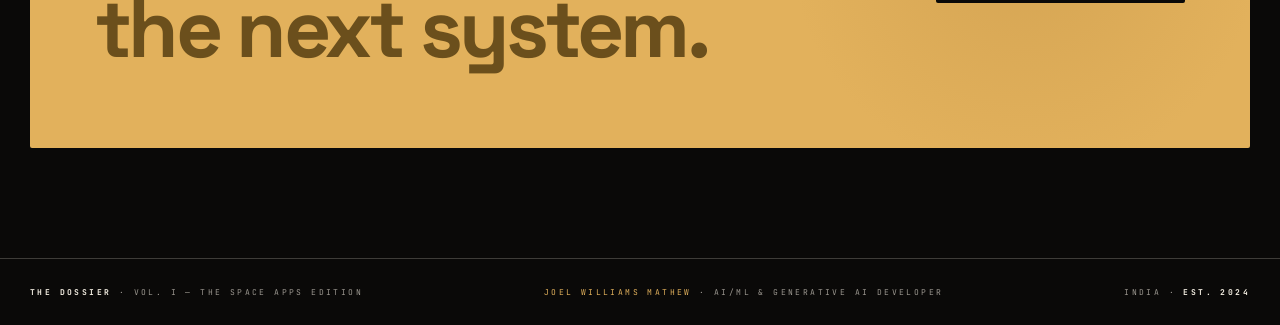
==== commit 0e37c21b: "feat: rewrite content per professional review - confident tone, AI/ML & Generative AI positioning th" ====
--- a/index.html
+++ b/index.html
@@ -75,18 +75,18 @@
 </style></noscript>
 <meta charset="UTF-8" />
 <meta name="viewport" content="width=device-width, initial-scale=1.0" />
-<title>Joel Williams Mathew — AI/ML Engineer | The Dossier</title>
-<meta name="description" content="Joel Williams Mathew — AI/ML Engineer. Kerala, India. B.Tech AI & Data Science at SJCET Palai. NASA Space Apps 2025 Nominee. Open to AI/ML internships." />
+<title>Joel Williams Mathew — AI/ML &amp; Generative AI Developer | NASA Space Apps 2025 Nominee</title>
+<meta name="description" content="Joel Williams Mathew — AI/ML &amp; Generative AI Developer. B.Tech AI &amp; DS at SJCET Palai. NASA Space Apps 2025 Global Nominee. Open to AI/ML internships — remote / hybrid / on-site." />
 <link rel="icon" href="assets/favicon.png?v=2" type="image/png">
 <meta name="theme-color" content="#0A0908">
 <meta property="og:type" content="website">
-<meta property="og:title" content="Joel Williams Mathew — AI/ML Engineer | SJCET Palai">
-<meta property="og:description" content="AI/ML developer building working intelligence — exoplanet discovery, crop diagnosis, agentic RAG. NASA Space Apps 2025 Nominee. B.Tech AI &amp; DS, SJCET Palai. Open to AI/ML internships.">
+<meta property="og:title" content="Joel Williams Mathew — AI/ML &amp; Generative AI Developer | SJCET Palai">
+<meta property="og:description" content="AI/ML &amp; Generative AI Developer building working intelligence — exoplanet discovery, AI-powered crop disease detection, RAG agents. NASA Space Apps 2025 Global Nominee. B.Tech AI &amp; DS, SJCET Palai. Open to AI/ML internships.">
 <meta property="og:image" content="assets/joel-profile.jpg?v=5">
 <meta property="og:url" content="https://joel-williams-mathew.github.io/Portfolio_Website/">
 <meta name="twitter:card" content="summary_large_image">
-<meta name="twitter:title" content="Joel Williams Mathew — AI/ML Engineer">
-<meta name="twitter:description" content="AI/ML developer building working intelligence — NASA Space Apps 2025 Nominee. B.Tech AI &amp; DS, SJCET Palai.">
+<meta name="twitter:title" content="Joel Williams Mathew — AI/ML &amp; Generative AI Developer">
+<meta name="twitter:description" content="AI/ML &amp; Generative AI Developer building working intelligence — NASA Space Apps 2025 Global Nominee. B.Tech AI &amp; DS, SJCET Palai.">
 <meta name="twitter:image" content="assets/joel-profile.jpg?v=5">
 <link rel="preconnect" href="https://fonts.googleapis.com">
 <link rel="preconnect" href="https://fonts.gstatic.com" crossorigin>
@@ -364,14 +364,14 @@
   <div class="hero-scrim"></div>
 
   <div class="hero-inner">
-    <p class="eyebrow"><span class="dot"></span><span>OPEN TO AI/ML INTERNSHIPS <em>· REMOTE · INDIA</em></span></p>
+    <p class="eyebrow"><span class="dot"></span><span>OPEN TO AI/ML INTERNSHIPS <em>· REMOTE / HYBRID / ON-SITE</em></span></p>
     <p class="vol-kicker reveal d1">VOL. I — THE <b>DOSSIER</b></p>
     <h1 class="name">
       <span class="l s1 reveal d1">Joel</span>
       <span class="l s2 reveal d2">Williams</span>
       <span class="l s3 reveal d3"><em>Mathew.</em></span>
     </h1>
-    <p class="role reveal d4">AI/ML Developer building <strong>working intelligence</strong> — exoplanet discovery, crop intelligence and agentic systems. B.Tech <strong>AI &amp; DS</strong>, SJCET Palai.</p>
+    <p class="role reveal d4">AI/ML &amp; Generative AI Developer building <strong>working intelligence</strong> — exoplanet discovery, AI-powered crop disease detection and agentic systems. B.Tech <strong>AI &amp; DS</strong>, SJCET Palai.</p>
     <div class="meta-row reveal d4">
       <span><b>NASA</b> SPACE APPS ’25</span>
       <span><b>1.4K</b> LINKEDIN</span>
@@ -412,22 +412,23 @@
 
     <div class="about-grid rx">
       <figure class="portrait-frame rx"><span class="frame-scan" aria-hidden="true"></span>
-        <img src="assets/joel-profile.jpg?v=5" alt="Joel Williams Mathew, AI/ML Developer, SJCET Palai">
-        <figcaption class="portrait-cap"><span><b>JOEL W. MATHEW</b> — AI/ML</span><span>EST. 2024</span></figcaption>
+        <img src="assets/joel-profile.jpg?v=5" alt="Joel Williams Mathew, AI/ML &amp; Generative AI Developer, SJCET Palai">
+        <figcaption class="portrait-cap"><span><b>JOEL W. MATHEW</b> — AI/ML &amp; GEN AI</span><span>EST. 2024</span></figcaption>
       </figure>
 
       <div class="about-copy rx">
         <p class="about-kick">FILE NO. 004 — AI &amp; DATA SCIENCE</p>
         <h3>An AI/ML developer shipping <em>working intelligence,</em> not slides.</h3>
-        <p>Enthusiastic and driven B.Tech student in <strong>Artificial Intelligence and Data Science</strong> from Kerala. I build real-world systems with AI, ML and prompt engineering — exoplanet pipelines for NASA Space Apps 2025, crop-disease diagnosis, RAG agents and computer vision.</p>
-        <p>Currently exploring <strong>Computer Vision</strong>, <strong>NLP</strong>, and <strong>Prompt Engineering</strong> — also JoeBot, an RL agent for Call of Duty that taught me reward shaping the hard way.</p>
+        <p><strong>I&rsquo;m a B.Tech student in Artificial Intelligence and Data Science from Kerala, building real-world systems at the intersection of AI, ML and Generative AI.</strong></p>
+        <p>My work spans exoplanet discovery through <strong>NASA Space Apps 2025</strong>, crop disease detection, RAG-powered agents and <strong>computer vision</strong>.</p>
+        <p>Currently building deeper expertise in <strong>Computer Vision</strong>, <strong>NLP</strong> and <strong>LLM Engineering</strong> — and I&rsquo;ve also experimented with reinforcement learning through <strong>JoeBot</strong>, a Call of Duty agent that taught me reward shaping the hard way.</p>
         <dl class="about-facts rx">
           <div class="fact"><dt>NAME</dt><dd>Joel Williams Mathew</dd></div>
-          <div class="fact"><dt>ROLE</dt><dd>AI/ML Developer</dd></div>
+          <div class="fact"><dt>ROLE</dt><dd>AI/ML &amp; Generative AI Developer</dd></div>
           <div class="fact"><dt>EDUCATION</dt><dd>B.Tech AI &amp; DS — SJCET Palai (2023–2027)</dd></div>
-          <div class="fact"><dt>INTERNSHIP</dt><dd>ML Intern — Cognifyz · PaceLab</dd></div>
-          <div class="fact"><dt>NOTABLE</dt><dd>NASA Space Apps 2025 Nominee · 1st Prize Spectra 3.0</dd></div>
-          <div class="fact"><dt>NOW</dt><dd>Open to AI/ML internships — remote or hybrid · anywhere in India</dd></div>
+          <div class="fact"><dt>INTERNSHIP</dt><dd>ML Intern — PaceLab</dd></div>
+          <div class="fact"><dt>NOTABLE</dt><dd>NASA Space Apps 2025 Global Nominee · 1st Prize Spectra 3.0</dd></div>
+          <div class="fact"><dt>NOW</dt><dd>Open to AI/ML internships — Remote / Hybrid / On-site</dd></div>
         </dl>
       </div>
     </div>
@@ -550,7 +551,7 @@
 <!-- ============ COLOPHON ============ -->
 <footer class="foot">
   <span><b>THE DOSSIER</b> · VOL. I — THE SPACE APPS EDITION</span>
-  <span><em>JOEL WILLIAMS MATHEW</em> · AI/ML DEVELOPER</span>
+  <span><em>JOEL WILLIAMS MATHEW</em> · AI/ML &amp; GENERATIVE AI DEVELOPER</span>
   <span>INDIA · <b>EST. 2024</b></span>
 </footer>
 
